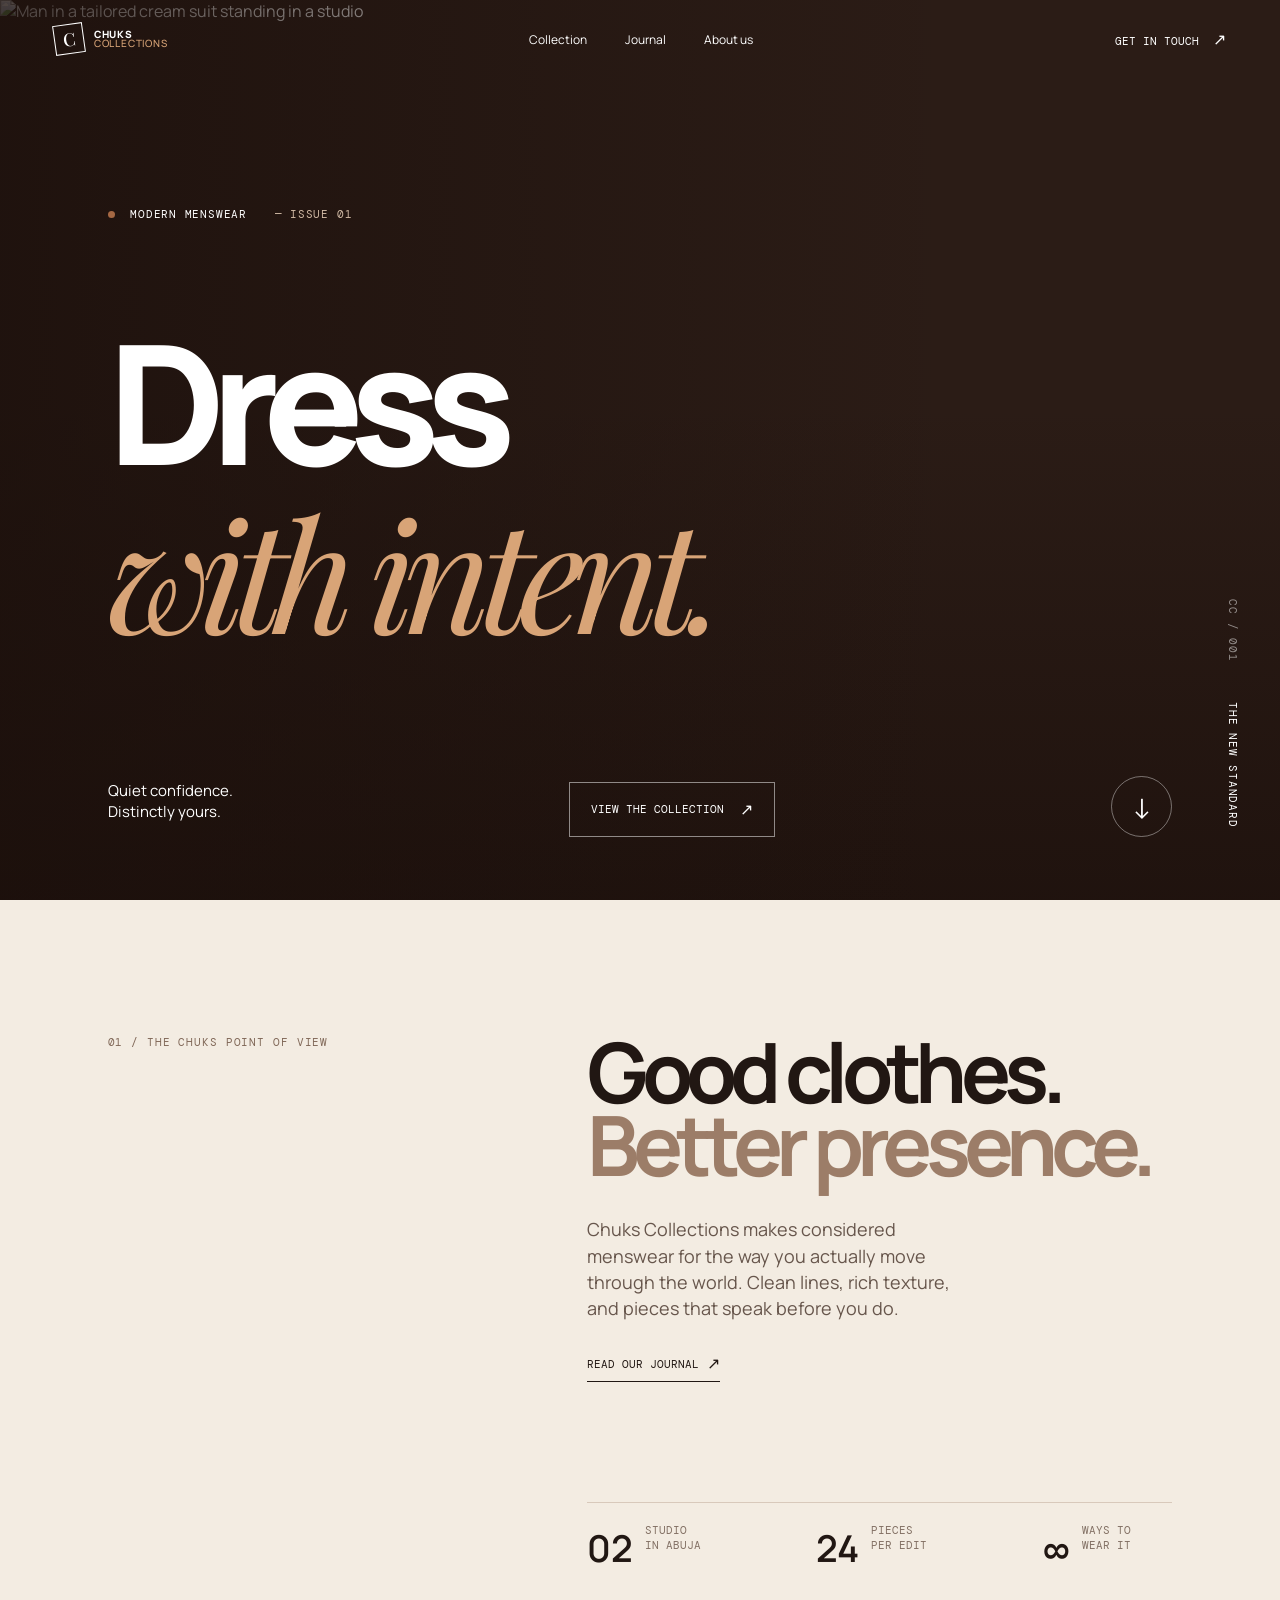
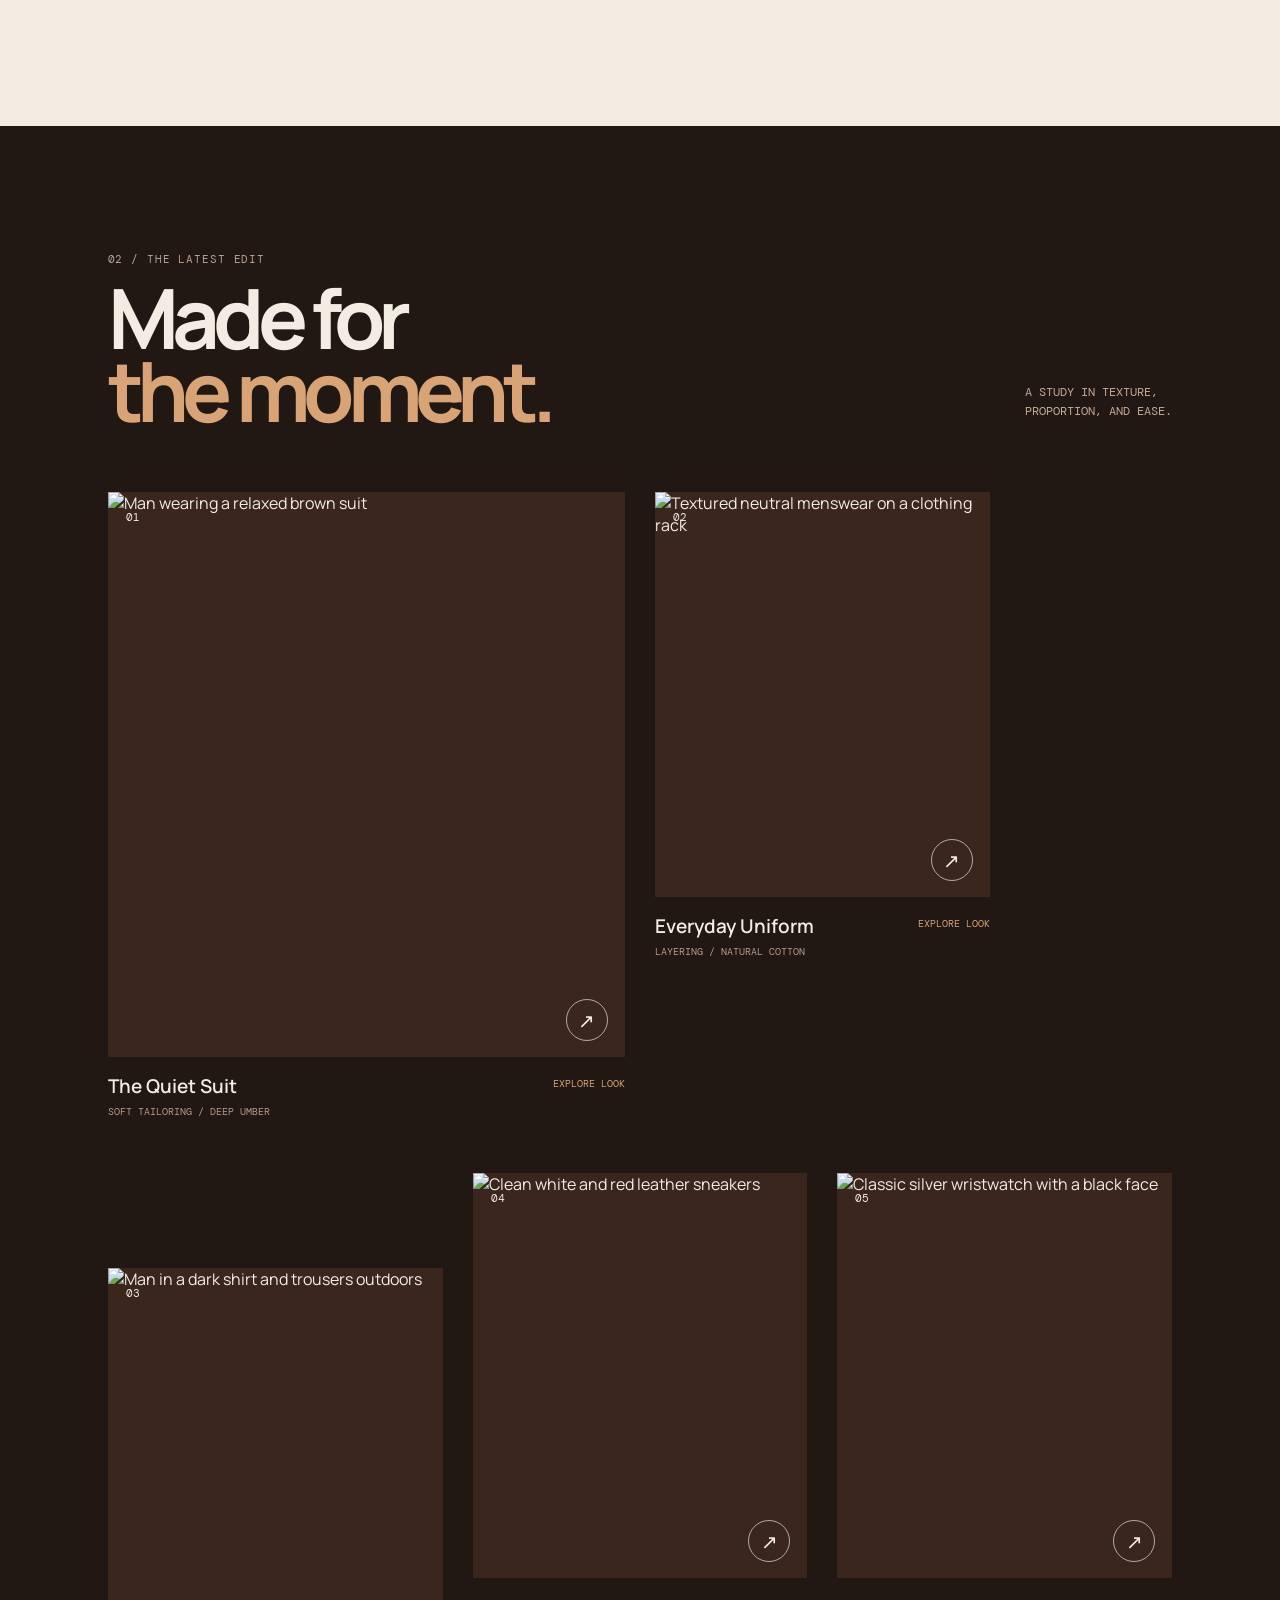
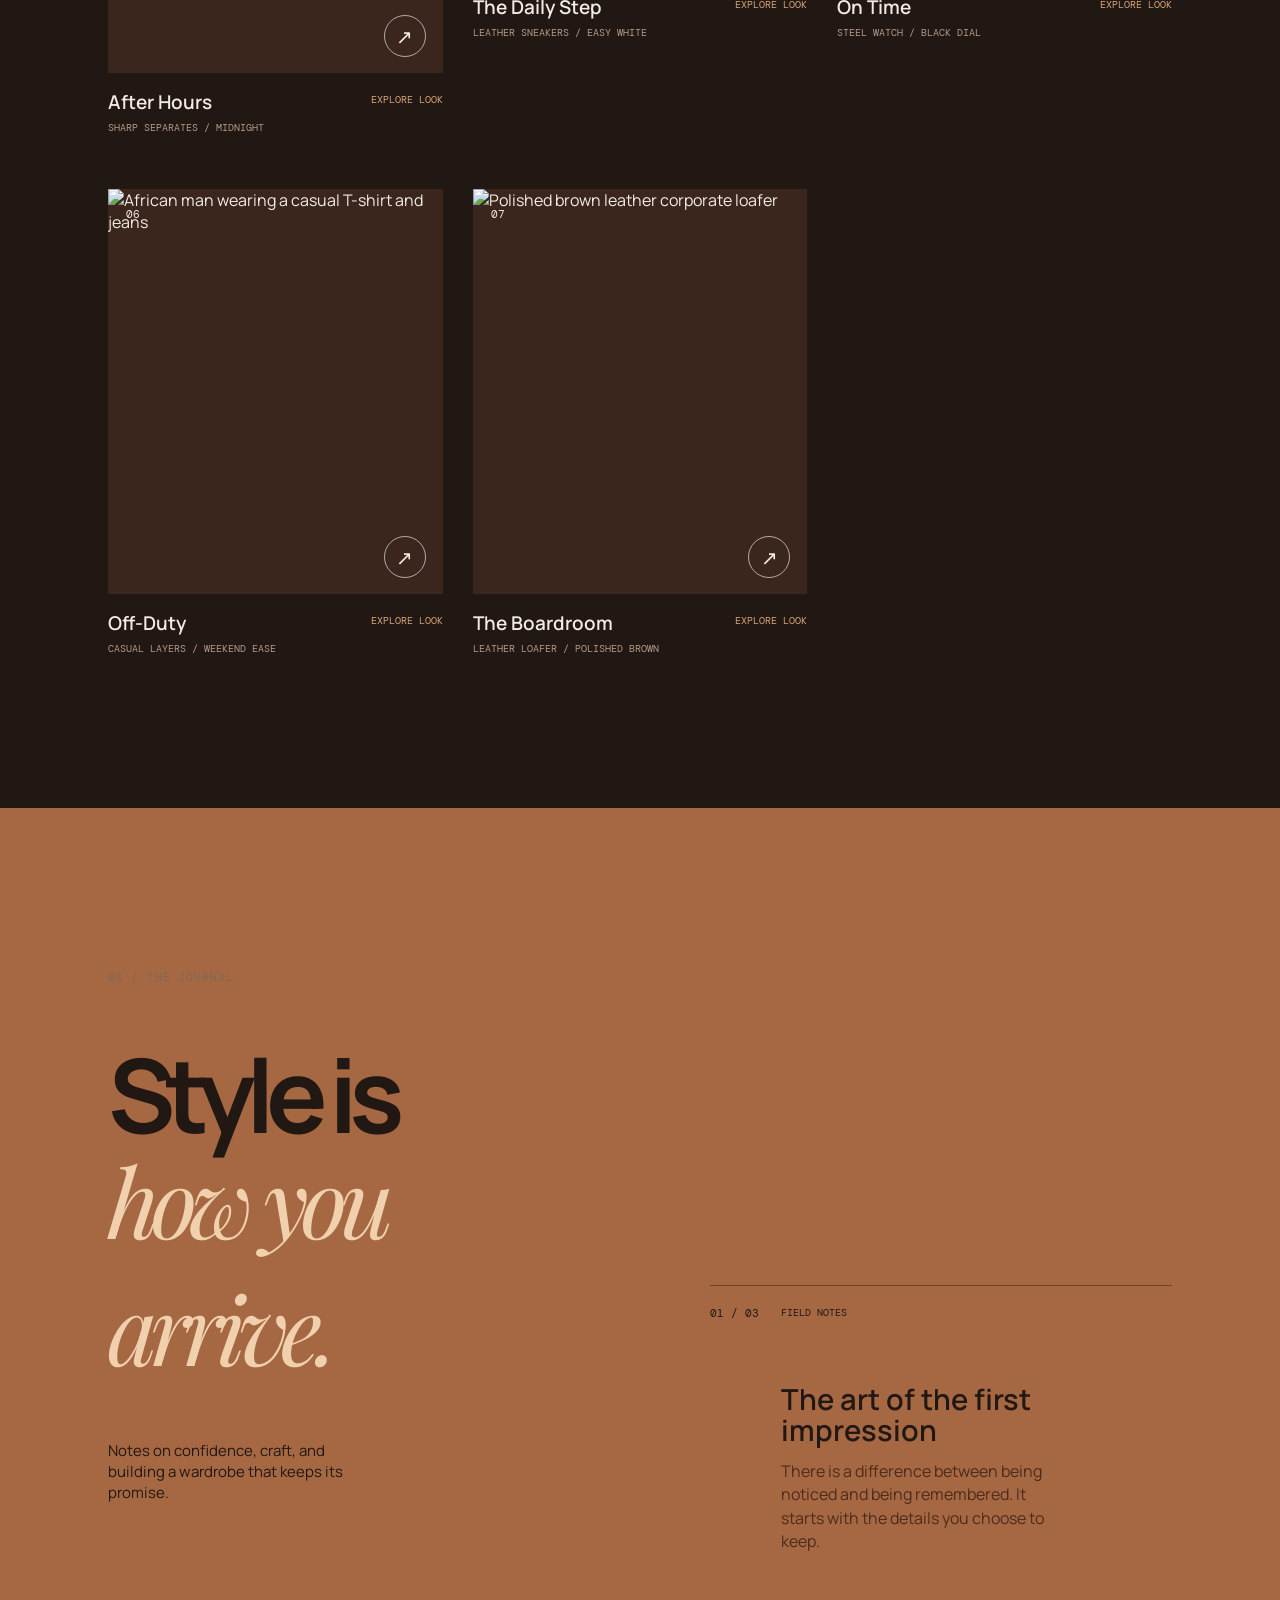
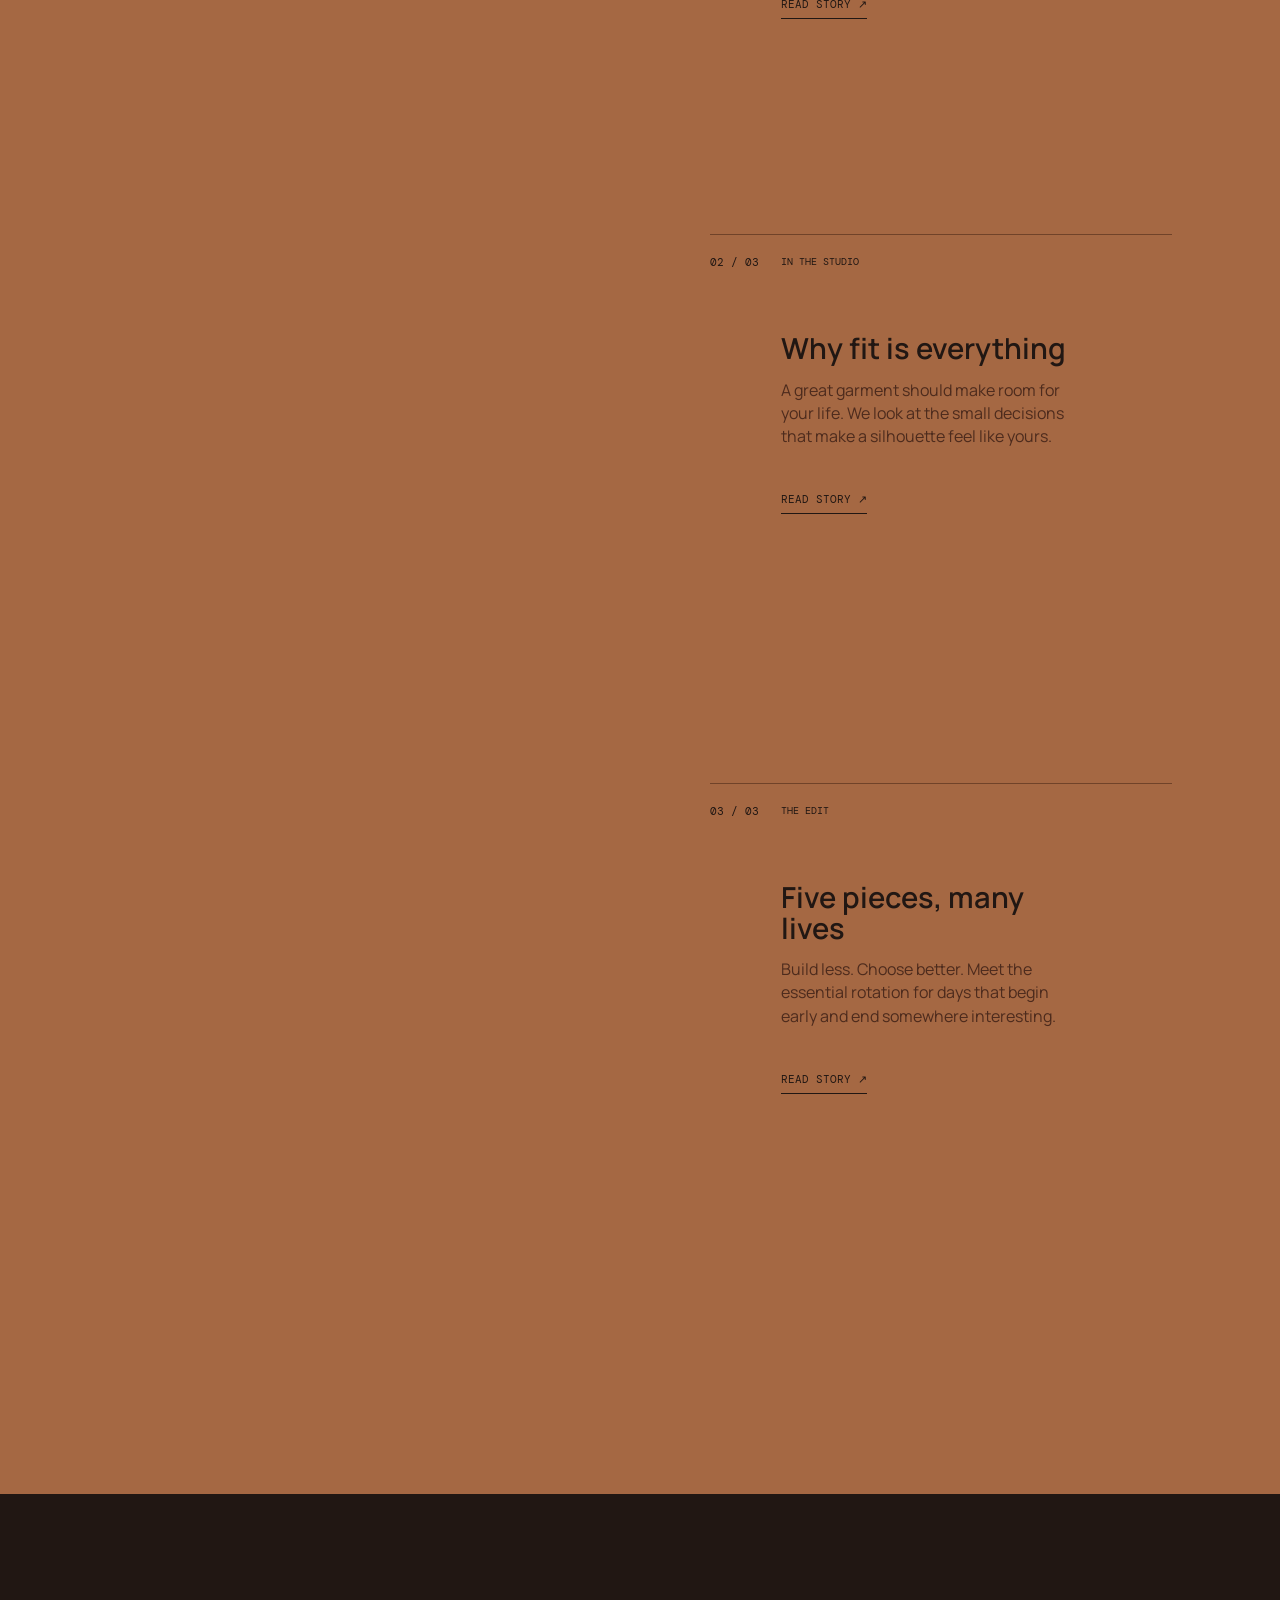
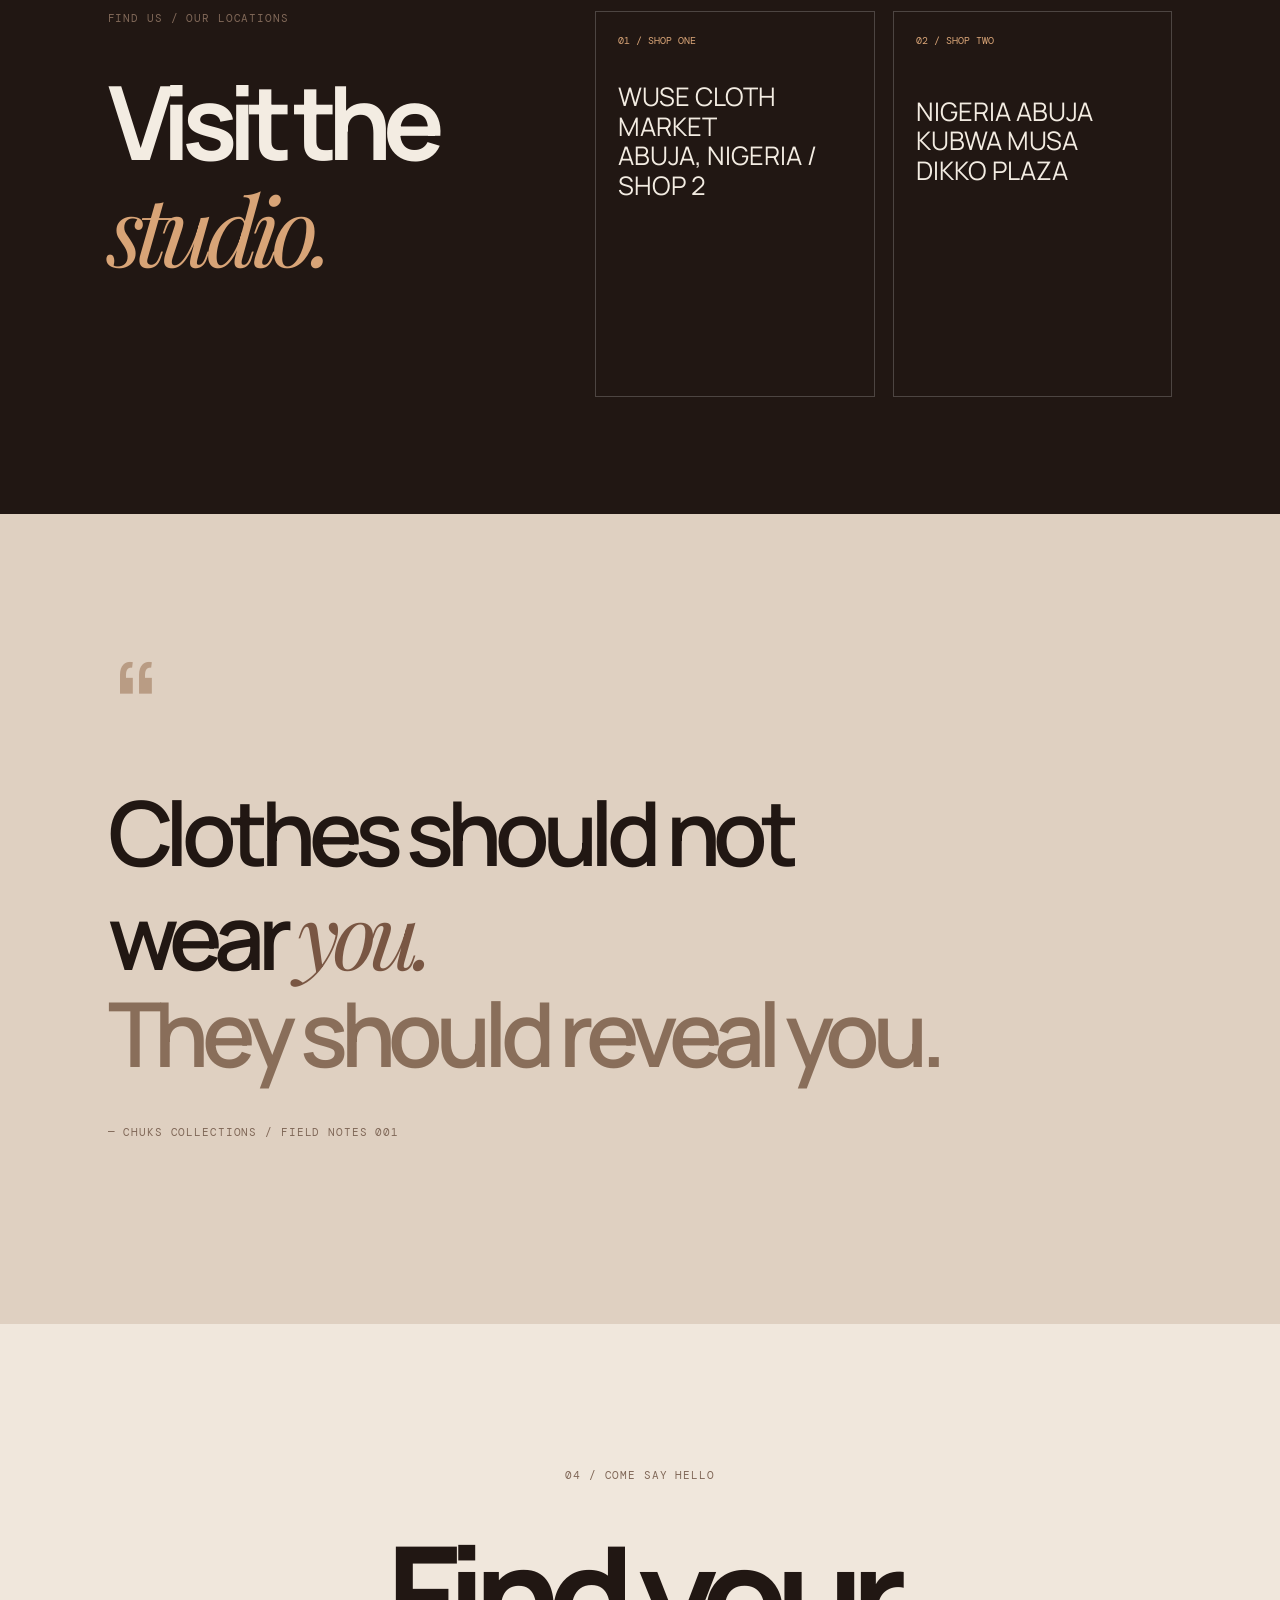
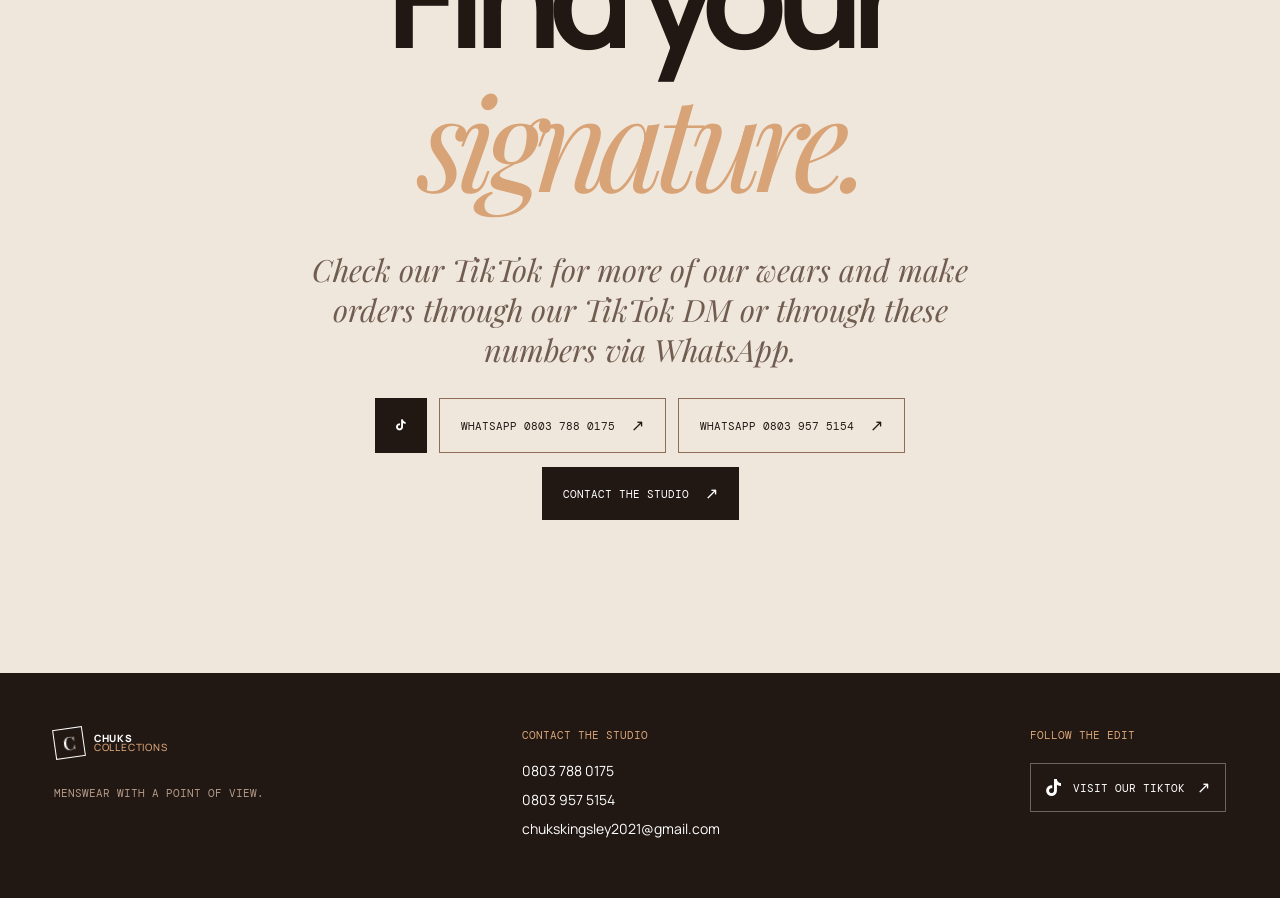
==== index.html @ c1de6ec4 "first commit" ====
<!doctype html>
<html lang="en">
  <head>
    <meta charset="UTF-8" />
    <meta name="viewport" content="width=device-width, initial-scale=1.0" />
    <title>Chuks Collections | Modern Menswear</title>
    <meta
      name="description"
      content="Chuks Collections is a modern menswear studio for considered dressing and everyday confidence."
    />
    <link rel="preconnect" href="https://fonts.googleapis.com" />
    <link rel="preconnect" href="https://fonts.gstatic.com" crossorigin />
    <link
      href="https://fonts.googleapis.com/css2?family=DM+Mono:wght@400;500&family=Manrope:wght@400;500;600;700;800&family=Playfair+Display:ital,wght@0,500;1,500&display=swap"
      rel="stylesheet"
    />
    <link
      rel="stylesheet"
      href="https://cdnjs.cloudflare.com/ajax/libs/font-awesome/6.5.2/css/all.min.css"
    />
    <link rel="stylesheet" href="style.css" />
  </head>
  <body>
    <header class="site-header">
      <a class="brand" href="#top" aria-label="Chuks Collections home"
        ><span class="brand-mark">C</span
        ><span>CHUKS<br /><b>COLLECTIONS</b></span></a
      >
      <nav class="main-nav" aria-label="Main navigation">
        <a href="#collection">Collection</a><a href="#journal">Journal</a
        ><a href="story.html">About us</a>
      </nav>
      <a class="contact-link" href="#contact">Get in touch <span>↗</span></a>
    </header>

    <main id="top">
      <section class="hero">
        <img
          class="hero-image"
          src="https://images.unsplash.com/photo-1617127365659-c47fa864d8bc?auto=format&fit=crop&w=2200&q=90"
          alt="Man in a tailored cream suit standing in a studio"
        />
        <div class="hero-shade"></div>
        <div class="hero-content">
          <p class="eyebrow">
            <span class="live-dot"></span> Modern menswear
            <span>— Issue 01</span>
          </p>
          <h1>Dress<br /><em>with intent.</em></h1>
          <div class="hero-bottom">
            <p>Quiet confidence.<br />Distinctly yours.</p>
            <a class="button button-light" href="#collection"
              >View the collection <span>↗</span></a
            ><a
              class="circle-link"
              href="#collection"
              aria-label="Scroll to collection"
              >↓</a
            >
          </div>
        </div>
        <div class="hero-label mono">
          CC / 001 <span>THE NEW STANDARD</span>
        </div>
      </section>

      <section class="manifesto" id="about">
        <p class="section-kicker">01 / The Chuks point of view</p>
        <div class="manifesto-copy">
          <h2>Good clothes.<br /><span>Better presence.</span></h2>
          <p>
            Chuks Collections makes considered menswear for the way you actually
            move through the world. Clean lines, rich texture, and pieces that
            speak before you do.
          </p>
          <a class="text-link" href="#journal"
            >Read our journal <span>↗</span></a
          >
        </div>
        <div class="stat-row">
          <div>
            <strong>02</strong><span>studio<br />in Abuja</span>
          </div>
          <div>
            <strong>24</strong><span>pieces<br />per edit</span>
          </div>
          <div>
            <strong>∞</strong><span>ways to<br />wear it</span>
          </div>
        </div>
      </section>

      <section class="collection" id="collection">
        <div class="section-head">
          <div>
            <p class="section-kicker">02 / The latest edit</p>
            <h2>Made for<br /><span>the moment.</span></h2>
          </div>
          <p class="section-note">
            A study in texture,<br />proportion, and ease.
          </p>
        </div>
        <div class="look-grid">
          <article class="look-card look-card-large">
            <div class="look-image">
              <img
                src="https://images.unsplash.com/photo-1594938298603-c8148c4dae35?auto=format&fit=crop&w=1400&q=90"
                alt="Man wearing a relaxed brown suit"
              /><span class="look-number">01</span
              ><span class="look-arrow">↗</span>
            </div>
            <div class="look-info">
              <div>
                <h3>The Quiet Suit</h3>
                <p>Soft tailoring / Deep umber</p>
              </div>
              <span>Explore look</span>
            </div>
          </article>
          <article class="look-card">
            <div class="look-image">
              <img
                src="https://images.unsplash.com/photo-1551488831-00ddcb6c6bd3?auto=format&fit=crop&w=1200&q=90"
                alt="Textured neutral menswear on a clothing rack"
              /><span class="look-number">02</span
              ><span class="look-arrow">↗</span>
            </div>
            <div class="look-info">
              <div>
                <h3>Everyday Uniform</h3>
                <p>Layering / Natural cotton</p>
              </div>
              <span>Explore look</span>
            </div>
          </article>
          <article class="look-card offset-card">
            <div class="look-image">
              <img
                src="https://images.unsplash.com/photo-1610652492500-ded49ceeb378?auto=format&fit=crop&w=1200&q=90"
                alt="Man in a dark shirt and trousers outdoors"
              /><span class="look-number">03</span
              ><span class="look-arrow">↗</span>
            </div>
            <div class="look-info">
              <div>
                <h3>After Hours</h3>
                <p>Sharp separates / Midnight</p>
              </div>
              <span>Explore look</span>
            </div>
          </article>
          <article class="look-card accessory-card">
            <div class="look-image">
              <img
                src="https://images.unsplash.com/photo-1542291026-7eec264c27ff?auto=format&fit=crop&w=1200&q=90"
                alt="Clean white and red leather sneakers"
              /><span class="look-number">04</span
              ><span class="look-arrow">↗</span>
            </div>
            <div class="look-info">
              <div>
                <h3>The Daily Step</h3>
                <p>Leather sneakers / Easy white</p>
              </div>
              <span>Explore look</span>
            </div>
          </article>
          <article class="look-card accessory-card">
            <div class="look-image">
              <img
                src="https://images.unsplash.com/photo-1524805444758-089113d48a6d?auto=format&fit=crop&w=1200&q=90"
                alt="Classic silver wristwatch with a black face"
              /><span class="look-number">05</span
              ><span class="look-arrow">↗</span>
            </div>
            <div class="look-info">
              <div>
                <h3>On Time</h3>
                <p>Steel watch / Black dial</p>
              </div>
              <span>Explore look</span>
            </div>
          </article>
          <article class="look-card accessory-card">
            <div class="look-image">
              <img
                src="https://media.gettyimages.com/id/1365136707/photo/confident-young-man-against-brown-background.jpg?s=612x612&w=0&k=20&c=zKsJbmayrm3GMOUfQyMgew6OtPgiDzMBdmd7V_ezrvg="
                alt="African man wearing a casual T-shirt and jeans"
              /><span class="look-number">06</span
              ><span class="look-arrow">↗</span>
            </div>
            <div class="look-info">
              <div>
                <h3>Off-Duty</h3>
                <p>Casual layers / Weekend ease</p>
              </div>
              <span>Explore look</span>
            </div>
          </article>
          <article class="look-card accessory-card">
            <div class="look-image">
              <img
                src="https://media.gettyimages.com/id/1070339582/photo/businessman-with-leather-shoes-tying-shoe-laces.jpg?s=612x612&w=0&k=20&c=0S3BaT4GG7aJz1fJ0Cprt_ED-sdPoSSMOPf90WuOWl0="
                alt="Polished brown leather corporate loafer"
              /><span class="look-number">07</span
              ><span class="look-arrow">↗</span>
            </div>
            <div class="look-info">
              <div>
                <h3>The Boardroom</h3>
                <p>Leather loafer / Polished brown</p>
              </div>
              <span>Explore look</span>
            </div>
          </article>
        </div>
      </section>

      <section class="journal" id="journal">
        <div class="journal-sticky">
          <p class="section-kicker">03 / The journal</p>
          <h2>
            Style is<br /><span>how you<br />arrive.</span>
          </h2>
          <p class="journal-note">
            Notes on confidence, craft, and building a wardrobe that keeps its
            promise.
          </p>
        </div>
        <div class="journal-panels">
          <article class="journal-panel">
            <span>01 / 03</span>
            <div>
              <p class="panel-type">Field notes</p>
              <h3>The art of the first impression</h3>
              <p>
                There is a difference between being noticed and being
                remembered. It starts with the details you choose to keep.
              </p>
              <a href="story.html">Read story ↗</a>
            </div>
          </article>
          <article class="journal-panel">
            <span>02 / 03</span>
            <div>
              <p class="panel-type">In the studio</p>
              <h3>Why fit is everything</h3>
              <p>
                A great garment should make room for your life. We look at the
                small decisions that make a silhouette feel like yours.
              </p>
              <a href="story.html">Read story ↗</a>
            </div>
          </article>
          <article class="journal-panel">
            <span>03 / 03</span>
            <div>
              <p class="panel-type">The edit</p>
              <h3>Five pieces, many lives</h3>
              <p>
                Build less. Choose better. Meet the essential rotation for days
                that begin early and end somewhere interesting.
              </p>
              <a href="story.html">Read story ↗</a>
            </div>
          </article>
        </div>
      </section>

      <section class="locations" aria-labelledby="locations-title">
        <div class="locations-intro">
          <p class="section-kicker">Find us / Our locations</p>
          <h2 id="locations-title">Visit the<br /><em>studio.</em></h2>
        </div>
        <div class="locations-list">
          <div class="location-card">
            <span class="location-number">01 / Shop one</span>
            <p>Wuse Cloth Market<br />Abuja, Nigeria / Shop 2</p>
            <iframe
              src="https://www.google.com/maps?q=Wuse+Cloth+Market,+Abuja,+Nigeria,+Shop+2&output=embed"
              title="Map showing Wuse Cloth Market Shop 2 in Abuja, Nigeria"
              loading="lazy"
              referrerpolicy="no-referrer-when-downgrade"
            ></iframe>
          </div>
          <div class="location-card">
            <span class="location-number">02 / Shop two</span>
            <p>Nigeria Abuja<br />Kubwa Musa Dikko Plaza</p>
            <iframe
              src="https://www.google.com/maps?q=Musa+Dikko+Plaza,+Kubwa,+Abuja,+Nigeria&output=embed"
              title="Map showing Musa Dikko Plaza in Abuja"
              loading="lazy"
              referrerpolicy="no-referrer-when-downgrade"
            ></iframe>
          </div>
        </div>
      </section>

      <section class="quote">
        <div class="quote-mark">“</div>
        <blockquote>
          Clothes should not<br />wear <em>you.</em><br /><span
            >They should reveal you.</span
          >
        </blockquote>
        <p class="mono">— CHUKS COLLECTIONS / FIELD NOTES 001</p>
      </section>
      <section class="cta" id="contact">
        <p class="section-kicker">04 / Come say hello</p>
        <h2>Find your<br /><em>signature.</em></h2>
        <blockquote class="contact-quote">
          Check our TikTok for more of our wears and make orders through our
          TikTok DM or through these numbers via WhatsApp.
        </blockquote>
        <div class="contact-actions">
          <a
            class="button button-dark"
            href="https://www.tiktok.com/@chuks.collection.a?is_from_webapp=1&sender_device=pc"
            target="_blank"
            rel="noopener noreferrer"
            ><i class="fa-brands fa-tiktok" aria-hidden="true"></i
          ></a>
          <a
            class="button button-outline"
            href="https://wa.me/2348037880175"
            target="_blank"
            rel="noopener noreferrer"
            >WhatsApp 0803 788 0175 <span>↗</span></a
          >
          <a
            class="button button-outline"
            href="https://wa.me/2348039575154"
            target="_blank"
            rel="noopener noreferrer"
            >WhatsApp 0803 957 5154 <span>↗</span></a
          >
        </div>
        <a class="button button-dark" href="mailto:chukskingsley2021@gmail.com"
          >Contact the studio <span>↗</span></a
        >
      </section>
    </main>

    <footer>
      <div class="footer-brand">
        <a class="brand" href="#top"
          ><span class="brand-mark">C</span
          ><span>CHUKS<br /><b>COLLECTIONS</b></span></a
        >
        <p>Menswear with a point of view.</p>
      </div>
      <div class="footer-contact">
        <p class="footer-label">Contact the studio</p>
        <a href="tel:08037880175">0803 788 0175</a>
        <a href="tel:08039575154">0803 957 5154</a>
        <a href="mailto:chukskingsley2021@gmail.com"
          >chukskingsley2021@gmail.com</a
        >
      </div>
      <div class="footer-social">
        <p class="footer-label">Follow the edit</p>
        <a
          class="tiktok-button"
          href="https://www.tiktok.com/@chuks.collection.a?is_from_webapp=1&sender_device=pc"
          target="_blank"
          rel="noopener noreferrer"
          aria-label="Visit Chuks Collections on TikTok"
          ><i class="fa-brands fa-tiktok" aria-hidden="true"></i
          ><span>Visit our TikTok</span><span>↗</span></a
        >
      </div>
    </footer>
  </body>
</html>
---- style.css ----
@import url("https://fonts.googleapis.com/css2?family=DM+Mono:wght@400;500&family=Manrope:wght@400;500;600;700;800&family=Playfair+Display:ital,wght@0,500;1,500&display=swap");
:root {
  --ink: #211713;
  --cobalt: #a56843;
  --paper: #f3ece2;
  --muted: #827064;
  --line: #d8c9bb;
  --display: "Manrope", sans-serif;
  --serif: "Playfair Display", serif;
  --mono: "DM Mono", monospace;
}
* {
  box-sizing: border-box;
}
html {
  scroll-behavior: smooth;
}
body {
  margin: 0;
  background: var(--paper);
  color: var(--ink);
  font-family: var(--display);
  overflow-x: hidden;
}
a {
  color: inherit;
  text-decoration: none;
}
img {
  display: block;
  width: 100%;
  height: 100%;
  object-fit: cover;
}
.mono,
.section-kicker {
  font: 11px var(--mono);
  text-transform: uppercase;
  letter-spacing: 0.08em;
}
.site-header {
  height: 78px;
  position: absolute;
  z-index: 5;
  top: 0;
  left: 0;
  width: 100%;
  display: flex;
  align-items: center;
  justify-content: space-between;
  padding: 0 4.2vw;
  color: #fff;
}
.brand {
  display: flex;
  align-items: center;
  gap: 10px;
  font-size: 10px;
  line-height: 0.92;
  font-weight: 800;
  letter-spacing: 0.08em;
}
.brand b {
  font-weight: 500;
  color: #d8a477;
}
.brand-mark {
  display: grid;
  place-items: center;
  width: 30px;
  height: 30px;
  border: 1px solid currentColor;
  transform: rotate(-8deg);
  font: 500 18px var(--serif);
}
.main-nav {
  display: flex;
  gap: 38px;
  font-size: 12px;
}
.main-nav a,
.contact-link,
.look-info span,
.journal-panel a,
footer a {
  transition: opacity 0.2s;
}
.main-nav a:hover,
.contact-link:hover,
.look-info span:hover,
.journal-panel a:hover,
footer a:hover {
  opacity: 0.55;
}
.contact-link {
  font: 11px var(--mono);
  text-transform: uppercase;
}
.contact-link span {
  font-size: 16px;
  margin-left: 7px;
}
.hero {
  position: relative;
  min-height: 100vh;
  background: #2b1c16;
  color: #fff;
  overflow: hidden;
}
.hero-image {
  position: absolute;
  inset: 0;
  opacity: 0.82;
  filter: saturate(0.65);
}
.hero-shade {
  position: absolute;
  inset: 0;
  background:
    linear-gradient(90deg, #1b0f0bbd, transparent 74%),
    linear-gradient(0deg, #1b0f0bb5, transparent 55%);
}
.hero-content {
  position: relative;
  z-index: 1;
  min-height: 100vh;
  padding: 23vh 8.4vw 7vh;
  display: flex;
  flex-direction: column;
  justify-content: space-between;
}
.eyebrow {
  font: 11px var(--mono);
  text-transform: uppercase;
  letter-spacing: 0.07em;
}
.eyebrow span:last-child {
  color: #d0b9a4;
  margin-left: 20px;
}
.live-dot {
  display: inline-block;
  width: 7px;
  height: 7px;
  background: var(--cobalt);
  border-radius: 50%;
  margin-right: 8px;
  animation: pulse 1.8s infinite;
}
@keyframes pulse {
  50% {
    box-shadow: 0 0 0 6px #a5684333;
  }
}
h1,
h2,
h3,
p {
  margin-top: 0;
}
h1 {
  font-size: clamp(82px, 13vw, 198px);
  line-height: 0.79;
  letter-spacing: -0.09em;
  margin: 0;
  font-weight: 800;
}
h1 em,
h2 em {
  font: italic 0.92em var(--serif);
  letter-spacing: -0.08em;
  color: #d8a477;
}
.hero-bottom {
  display: flex;
  align-items: end;
  justify-content: space-between;
  font-size: 15px;
  line-height: 1.35;
}
.button {
  display: inline-flex;
  align-items: center;
  justify-content: center;
  gap: 16px;
  padding: 16px 21px;
  font: 11px var(--mono);
  text-transform: uppercase;
  transition:
    transform 0.2s,
    background 0.2s;
}
.button:hover {
  transform: translateY(-3px);
}
.button-light {
  border: 1px solid #ffffff80;
  color: #fff;
}
.button-dark {
  background: var(--ink);
  color: #fff;
}
.button span {
  font-size: 16px;
}
.circle-link {
  width: 61px;
  height: 61px;
  border: 1px solid #ffffff66;
  border-radius: 50%;
  display: grid;
  place-items: center;
  font-size: 28px;
  transition:
    background 0.25s,
    color 0.25s;
}
.circle-link:hover {
  background: var(--cobalt);
  color: #fff;
}
.hero-label {
  position: absolute;
  right: 4.2vw;
  bottom: 8vh;
  z-index: 2;
  transform: rotate(90deg);
  transform-origin: bottom right;
  color: #ffffff80;
}
.hero-label span {
  color: #fff;
  margin-left: 32px;
}
.manifesto {
  padding: 15vh 8.4vw 17vh;
  display: grid;
  grid-template-columns: 1fr 1.5fr;
  gap: 7vw;
  position: relative;
}
.section-kicker {
  color: #806858;
  margin: 0;
}
.manifesto-copy h2,
.collection h2 {
  font-size: clamp(47px, 6.5vw, 96px);
  line-height: 0.88;
  letter-spacing: -0.08em;
  font-weight: 700;
  margin: 0 0 35px;
}
.manifesto-copy h2 span,
.collection h2 span {
  color: #9c7d68;
}
.manifesto-copy > p {
  max-width: 385px;
  font-size: 18px;
  line-height: 1.45;
  color: #67564c;
  margin-bottom: 30px;
}
.text-link {
  display: inline-flex;
  align-items: center;
  gap: 8px;
  font: 11px var(--mono);
  text-transform: uppercase;
  border-bottom: 1px solid var(--ink);
  padding-bottom: 7px;
}
.text-link span {
  font-size: 16px;
}
.stat-row {
  grid-column: 2;
  display: flex;
  gap: clamp(30px, 9vw, 150px);
  border-top: 1px solid var(--line);
  padding-top: 20px;
  margin-top: 30px;
}
.stat-row div {
  display: flex;
  gap: 12px;
  align-items: start;
}
.stat-row strong {
  font-size: 37px;
  font-weight: 600;
}
.stat-row span {
  color: #827064;
  font: 11px var(--mono);
  text-transform: uppercase;
  line-height: 1.35;
}
.collection {
  background: var(--ink);
  color: var(--paper);
  padding: 14vh 8.4vw 17vh;
}
.section-head {
  display: flex;
  align-items: end;
  justify-content: space-between;
  margin-bottom: 65px;
}
.collection .section-kicker {
  color: #bca391;
}
.collection h2 {
  margin: 15px 0 0;
}
.collection h2 span {
  color: #d8a477;
}
.section-note {
  color: #c2aa96;
  font: 12px var(--mono);
  line-height: 1.55;
  text-transform: uppercase;
  margin-bottom: 7px;
}
.look-grid {
  display: grid;
  grid-template-columns: repeat(12, 1fr);
  gap: 30px;
}
.look-card {
  grid-column: span 4;
}
.look-card-large {
  grid-column: span 6;
}
.look-image {
  height: 405px;
  position: relative;
  overflow: hidden;
  background: #3a261d;
}
.look-card-large .look-image {
  height: 565px;
}
.look-image img {
  transition: transform 0.7s cubic-bezier(0.2, 0.8, 0.2, 1);
  filter: saturate(0.82);
}
.look-card:hover .look-image img {
  transform: scale(1.06);
}
.look-number {
  position: absolute;
  top: 18px;
  left: 18px;
  font: 11px var(--mono);
}
.look-arrow {
  position: absolute;
  right: 17px;
  bottom: 16px;
  display: grid;
  place-items: center;
  width: 42px;
  height: 42px;
  border: 1px solid #fff9;
  border-radius: 50%;
  font-size: 20px;
  transition: background 0.2s;
}
.look-card:hover .look-arrow {
  background: var(--cobalt);
  border-color: var(--cobalt);
}
.look-info {
  display: flex;
  justify-content: space-between;
  padding-top: 16px;
}
.look-info h3 {
  font-size: 19px;
  margin: 0 0 6px;
  font-weight: 600;
}
.look-info p {
  color: #b59b88;
  font: 10px var(--mono);
  text-transform: uppercase;
  margin: 0;
}
.look-info > span {
  color: #d8a477;
  font: 10px var(--mono);
  text-transform: uppercase;
  padding-top: 4px;
}
.offset-card {
  margin-top: 120px;
}
.accessory-card {
  margin-top: 25px;
}
.journal {
  padding: 18vh 8.4vw;
  display: grid;
  grid-template-columns: 1fr 1fr;
  gap: 11vw;
  background: #a56843;
  min-height: 150vh;
  color: var(--ink);
}
.journal-sticky {
  height: 78vh;
  position: sticky;
  top: 12vh;
  align-self: start;
}
.journal h2 {
  font-size: clamp(62px, 8vw, 120px);
  letter-spacing: -0.09em;
  line-height: 0.8;
  margin: 70px 0 50px;
}
.journal h2 span {
  font: italic 0.93em var(--serif);
  color: #f0d0ad;
  letter-spacing: -0.08em;
}
.journal-note {
  max-width: 235px;
  font-size: 15px;
  line-height: 1.4;
}
.journal-panels {
  padding-top: 35vh;
}
.journal-panel {
  min-height: 61vh;
  border-top: 1px solid #704329;
  display: flex;
  gap: 22px;
  padding-top: 20px;
  position: relative;
}
.journal-panel > span {
  font: 11px var(--mono);
}
.journal-panel h3 {
  font-size: 29px;
  font-weight: 600;
  line-height: 1.05;
  margin: 0 0 15px;
  max-width: 300px;
}
.panel-type {
  font: 10px var(--mono);
  text-transform: uppercase;
  margin-bottom: 65px;
}
.journal-panel div > p:not(.panel-type) {
  font-size: 16px;
  line-height: 1.45;
  max-width: 285px;
  color: #4d2b1d;
}
.journal-panel a {
  display: inline-block;
  margin-top: 28px;
  border-bottom: 1px solid var(--ink);
  padding-bottom: 7px;
  font: 11px var(--mono);
  text-transform: uppercase;
}
.locations {
  display: grid;
  grid-template-columns: 0.8fr 1.2fr;
  gap: 8vw;
  padding: 13vh 8.4vw;
  background: #211713;
  color: var(--paper);
}
.locations-intro h2 {
  font-size: clamp(58px, 8vw, 115px);
  line-height: 0.82;
  letter-spacing: -0.09em;
  margin: 55px 0 0;
}
.locations-intro h2 em {
  color: #d8a477;
  font: italic 0.93em var(--serif);
  letter-spacing: -0.08em;
}
.locations-list {
  display: grid;
  grid-template-columns: repeat(2, 1fr);
  gap: 18px;
  align-content: center;
}
.location-card {
  min-height: 230px;
  border: 1px solid #ffffff33;
  padding: 22px;
  display: flex;
  flex-direction: column;
  justify-content: space-between;
}
.location-number {
  color: #d8a477;
  font: 10px var(--mono);
  text-transform: uppercase;
}
.location-card p {
  margin: 35px 0 0;
  font-size: clamp(18px, 2vw, 27px);
  line-height: 1.15;
  text-transform: uppercase;
}
.location-card iframe {
  display: block;
  width: 100%;
  height: 150px;
  margin-top: 24px;
  border: 0;
  filter: sepia(0.15) saturate(0.8);
}
.quote {
  background: #dfd0c1;
  padding: 18vh 8.4vw;
  min-height: 90vh;
}
.quote-mark {
  font-size: 150px;
  line-height: 0.5;
  color: #b99c84;
}
.quote blockquote {
  font-size: clamp(45px, 7vw, 105px);
  line-height: 0.92;
  letter-spacing: -0.08em;
  margin: 40px 0 50px;
  font-weight: 600;
}
.quote em {
  font: italic 1em var(--serif);
  color: #795643;
}
.quote blockquote span {
  color: #896e5a;
}
.quote .mono {
  color: #806858;
}
.cta {
  padding: 16vh 8.4vw 17vh;
  background: #f0e7dc;
  text-align: center;
}
.cta h2 {
  font-size: clamp(66px, 11vw, 160px);
  line-height: 0.82;
  letter-spacing: -0.09em;
  margin: 55px 0 25px;
}
.cta > p:not(.section-kicker) {
  color: #705d50;
  font-size: 15px;
  margin-bottom: 30px;
}
.contact-quote {
  max-width: 700px;
  margin: 0 auto 28px;
  color: #705d50;
  font-family: var(--serif);
  font-size: clamp(22px, 2.4vw, 32px);
  font-style: italic;
  line-height: 1.3;
}
.contact-actions {
  display: flex;
  flex-wrap: wrap;
  justify-content: center;
  gap: 12px;
  margin-bottom: 14px;
}
.button-outline {
  border: 1px solid #8f6c55;
  color: var(--ink);
}
.button-outline:hover {
  background: #d8b294;
}
.cta .section-kicker {
  color: #806858;
}
footer {
  display: flex;
  justify-content: space-between;
  align-items: flex-start;
  gap: 50px;
  padding: 55px 4.2vw 60px;
  background: #211713;
  color: #fff;
}
.footer-brand,
.footer-contact,
.footer-social {
  display: flex;
  flex-direction: column;
}
.footer-brand {
  gap: 28px;
}
footer p {
  font: 11px var(--mono);
  color: #b39a87;
  text-transform: uppercase;
  margin: 0;
}
.footer-contact {
  gap: 10px;
  min-width: 250px;
}
.footer-contact a {
  font-size: 14px;
}
.footer-label {
  color: #d8a477;
  margin-bottom: 9px;
}
.footer-social {
  align-items: flex-start;
  gap: 12px;
}
.tiktok-button {
  display: inline-flex;
  align-items: center;
  gap: 12px;
  border: 1px solid #ffffff55;
  padding: 13px 15px;
  font: 11px var(--mono);
  text-transform: uppercase;
  transition:
    background 0.2s,
    border-color 0.2s;
}
.tiktok-button i {
  font-size: 17px;
}
.tiktok-button span:last-child {
  font-size: 16px;
}
.tiktok-button:hover {
  background: var(--cobalt);
  border-color: var(--cobalt);
}
footer > div {
  display: flex;
}
@media (max-width: 700px) {
  .site-header {
    padding: 0 20px;
  }
  .main-nav {
    display: none;
  }
  .contact-link {
    font-size: 10px;
  }
  .hero-content {
    padding: 20vh 20px 7vh;
  }
  .hero-image {
    object-position: 58% center;
  }
  .hero-label {
    display: none;
  }
  .eyebrow span:last-child {
    display: none;
  }
  h1 {
    font-size: 24vw;
  }
  .hero-bottom {
    font-size: 14px;
    gap: 15px;
  }
  .hero-bottom .button {
    font-size: 9px;
    padding: 13px 10px;
  }
  .circle-link {
    width: 48px;
    height: 48px;
    font-size: 22px;
  }
  .manifesto {
    display: block;
    padding: 100px 20px;
  }
  .manifesto-copy {
    margin-top: 70px;
  }
  .manifesto-copy h2,
  .collection h2 {
    font-size: 55px;
  }
  .stat-row {
    gap: 25px;
    margin-top: 70px;
  }
  .stat-row strong {
    font-size: 28px;
  }
  .stat-row span {
    font-size: 9px;
  }
  .collection {
    padding: 90px 20px;
  }
  .section-head {
    align-items: start;
    display: block;
    margin-bottom: 40px;
  }
  .section-note {
    margin-top: 28px;
  }
  .look-grid {
    display: block;
  }
  .look-card,
  .look-card-large {
    margin: 0 0 58px;
  }
  .look-image,
  .look-card-large .look-image {
    height: 390px;
  }
  .offset-card {
    margin-top: 0;
  }
  .accessory-card {
    margin-top: 0;
  }
  .journal {
    display: block;
    padding: 100px 20px;
    min-height: auto;
  }
  .journal-sticky {
    position: relative;
    top: auto;
    height: auto;
  }
  .journal h2 {
    font-size: 72px;
    margin: 65px 0 35px;
  }
  .journal-panels {
    padding-top: 100px;
  }
  .journal-panel {
    min-height: 360px;
  }
  .panel-type {
    margin-bottom: 45px;
  }
  .locations {
    display: block;
    padding: 100px 20px;
  }
  .locations-intro h2 {
    font-size: 72px;
    margin: 65px 0 55px;
  }
  .locations-list {
    display: block;
  }
  .location-card {
    min-height: 210px;
    margin-bottom: 14px;
  }
  .quote {
    padding: 100px 20px;
    min-height: 650px;
  }
  .quote blockquote {
    font-size: 53px;
  }
  .cta {
    padding: 100px 20px;
  }
  .cta h2 {
    font-size: 80px;
  }
  .contact-quote {
    font-size: 22px;
  }
  .contact-actions {
    display: grid;
  }
  .contact-actions .button {
    width: 100%;
  }
  footer {
    padding: 30px 20px;
    flex-wrap: wrap;
    gap: 25px;
  }
  .footer-brand {
    width: 100%;
  }
  .footer-contact,
  .footer-social {
    width: calc(50% - 13px);
  }
  .footer-brand > p {
    order: 3;
    width: 100%;
  }
}

.story-page {
  background: var(--paper);
}
.story-header {
  display: flex;
  align-items: center;
  justify-content: space-between;
  padding: 28px 4.2vw;
  background: var(--ink);
  color: #fff;
}
.story-back {
  display: inline-flex;
  align-items: center;
  gap: 10px;
  font: 11px var(--mono);
  text-transform: uppercase;
  transition: opacity 0.2s;
}
.story-back:hover,
.story-footer a:last-child:hover {
  opacity: 0.6;
}
.story-back span {
  font-size: 18px;
}
.story-hero {
  display: grid;
  grid-template-columns: 0.9fr 1.1fr;
  min-height: 78vh;
  background: #3a261d;
  color: var(--paper);
}
.story-hero-copy {
  display: flex;
  flex-direction: column;
  justify-content: center;
  padding: 10vh 8.4vw;
}
.story-hero-copy .section-kicker {
  color: #d8a477;
}
.story-hero h1 {
  font-size: clamp(76px, 11vw, 170px);
  margin: 55px 0 35px;
}
.story-hero h1 em {
  color: #d8a477;
}
.story-location {
  color: #d0b9a4;
  font: 11px var(--mono);
  text-transform: uppercase;
  letter-spacing: 0.06em;
}
.story-location span,
.story-signoff span {
  color: #d8a477;
  margin: 0 8px;
}
.story-hero-image {
  position: relative;
  min-height: 560px;
  overflow: hidden;
}
.story-hero-image::after {
  position: absolute;
  inset: 0;
  background: linear-gradient(90deg, #3a261d66, transparent 45%);
  content: "";
}
.story-hero-image img {
  filter: saturate(0.72);
}
.story-image-label {
  position: absolute;
  z-index: 1;
  right: 28px;
  bottom: 28px;
  color: #fff;
}
.story-content {
  display: grid;
  grid-template-columns: 1fr 1.5fr;
  gap: 7vw;
  padding: 16vh 8.4vw 18vh;
}
.story-content > .section-kicker {
  color: #806858;
}
.story-copy {
  max-width: 650px;
}
.story-copy p {
  color: #67564c;
  font-size: 18px;
  line-height: 1.55;
  margin-bottom: 28px;
}
.story-copy .story-lead {
  color: var(--ink);
  font-family: var(--serif);
  font-size: clamp(28px, 3.2vw, 44px);
  line-height: 1.18;
  margin-bottom: 45px;
}
.story-download {
  margin-top: 12px;
  cursor: pointer;
}
.story-signoff {
  display: flex;
  align-items: center;
  gap: 28px;
  padding: 40px 8.4vw;
  background: #dfd0c1;
}
.story-signoff-mark {
  display: grid;
  flex: 0 0 58px;
  place-items: center;
  width: 58px;
  height: 58px;
  border: 1px solid var(--ink);
  transform: rotate(-8deg);
  font: 500 30px var(--serif);
}
.story-signoff p {
  margin: 0;
  color: #705d50;
  font: 11px var(--mono);
  text-transform: uppercase;
  letter-spacing: 0.06em;
}
.story-footer {
  display: flex;
  align-items: center;
  justify-content: space-between;
  gap: 30px;
  padding: 35px 4.2vw;
  background: var(--ink);
  color: #fff;
}
.story-footer p,
.story-footer > a:last-child {
  margin: 0;
  color: #b39a87;
  font: 11px var(--mono);
  text-transform: uppercase;
}
.story-footer > a:last-child span {
  color: #d8a477;
  font-size: 16px;
  margin-left: 8px;
}
@media (max-width: 700px) {
  .story-header {
    padding: 22px 20px;
  }
  .story-hero {
    display: block;
  }
  .story-hero-copy {
    min-height: 510px;
    padding: 90px 20px 60px;
  }
  .story-hero h1 {
    font-size: 23vw;
    margin: 70px 0 35px;
  }
  .story-hero-image {
    min-height: 390px;
  }
  .story-content {
    display: block;
    padding: 100px 20px;
  }
  .story-copy {
    margin-top: 70px;
  }
  .story-copy p {
    font-size: 16px;
  }
  .story-copy .story-lead {
    font-size: 30px;
  }
  .story-signoff {
    align-items: flex-start;
    padding: 30px 20px;
  }
  .story-signoff p {
    line-height: 1.6;
  }
  .story-signoff span {
    margin: 0 4px;
  }
  .story-footer {
    align-items: flex-start;
    flex-direction: column;
    padding: 30px 20px;
  }
}
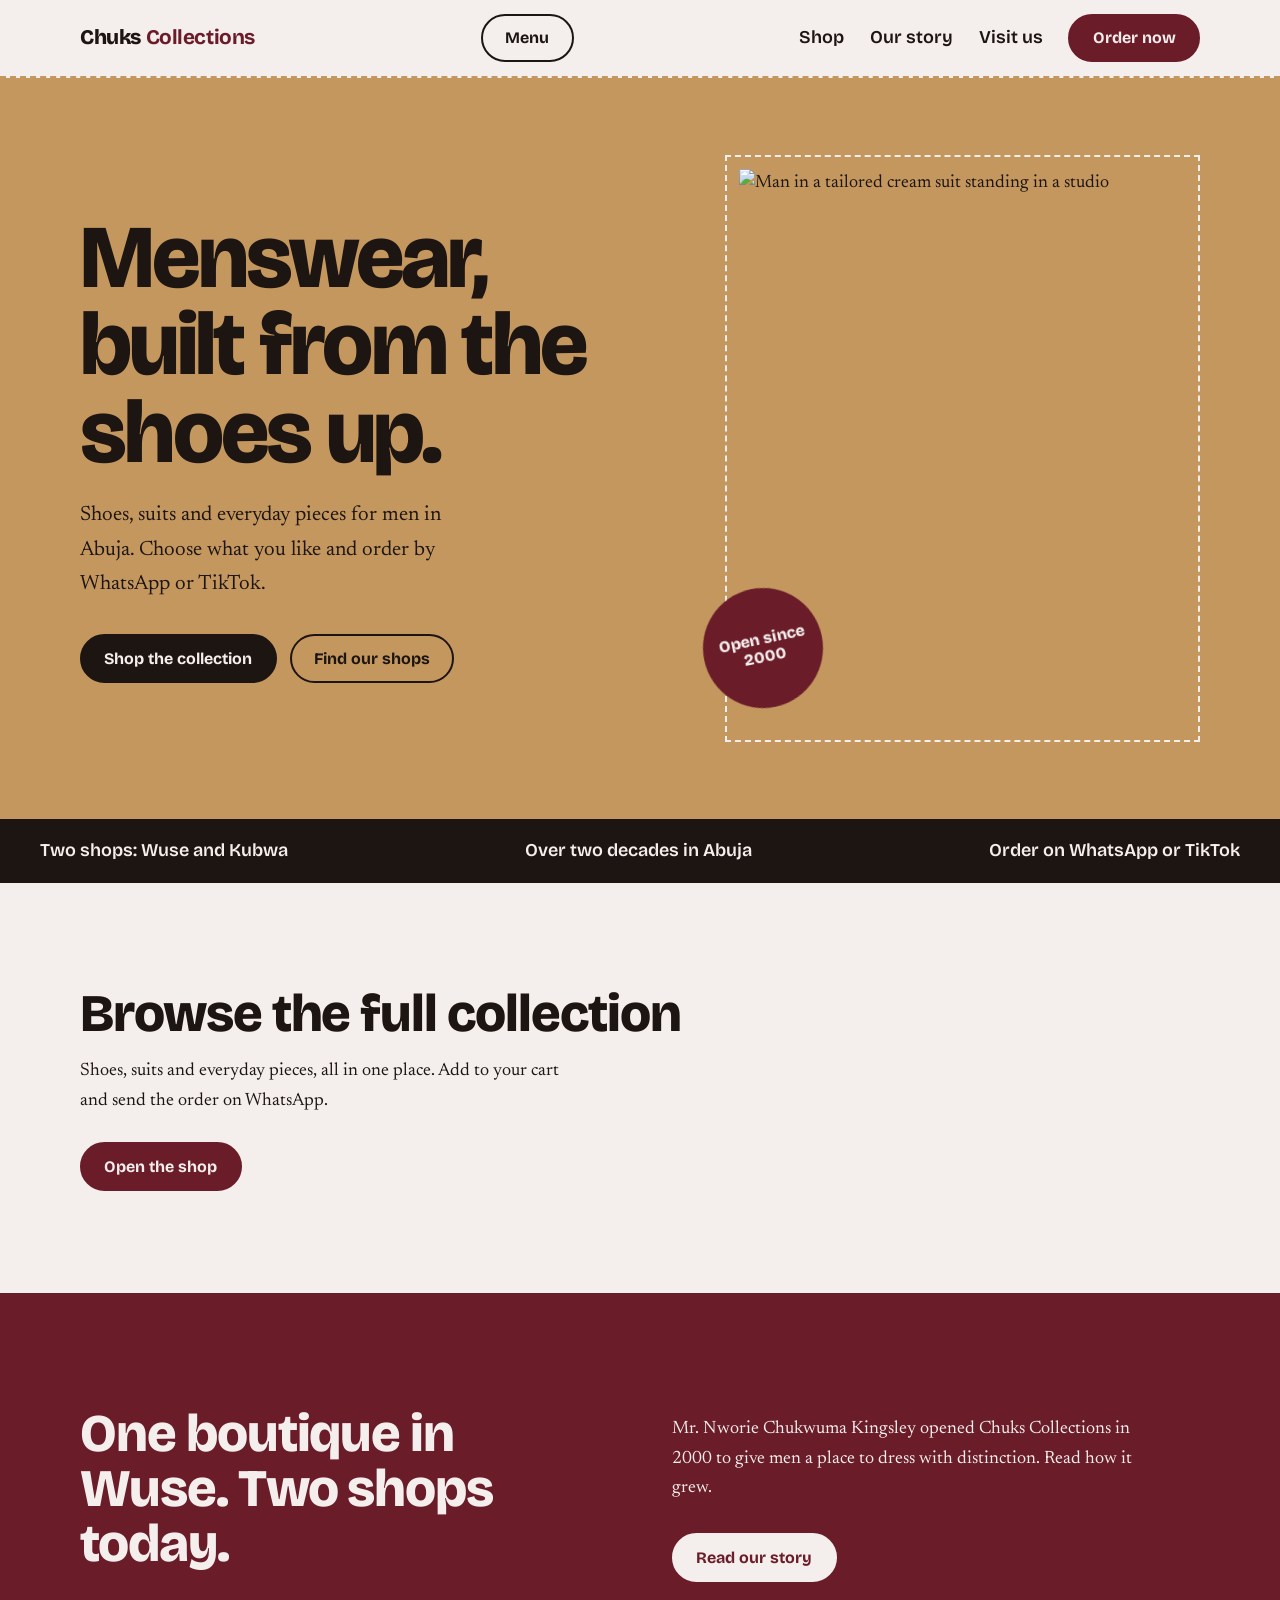
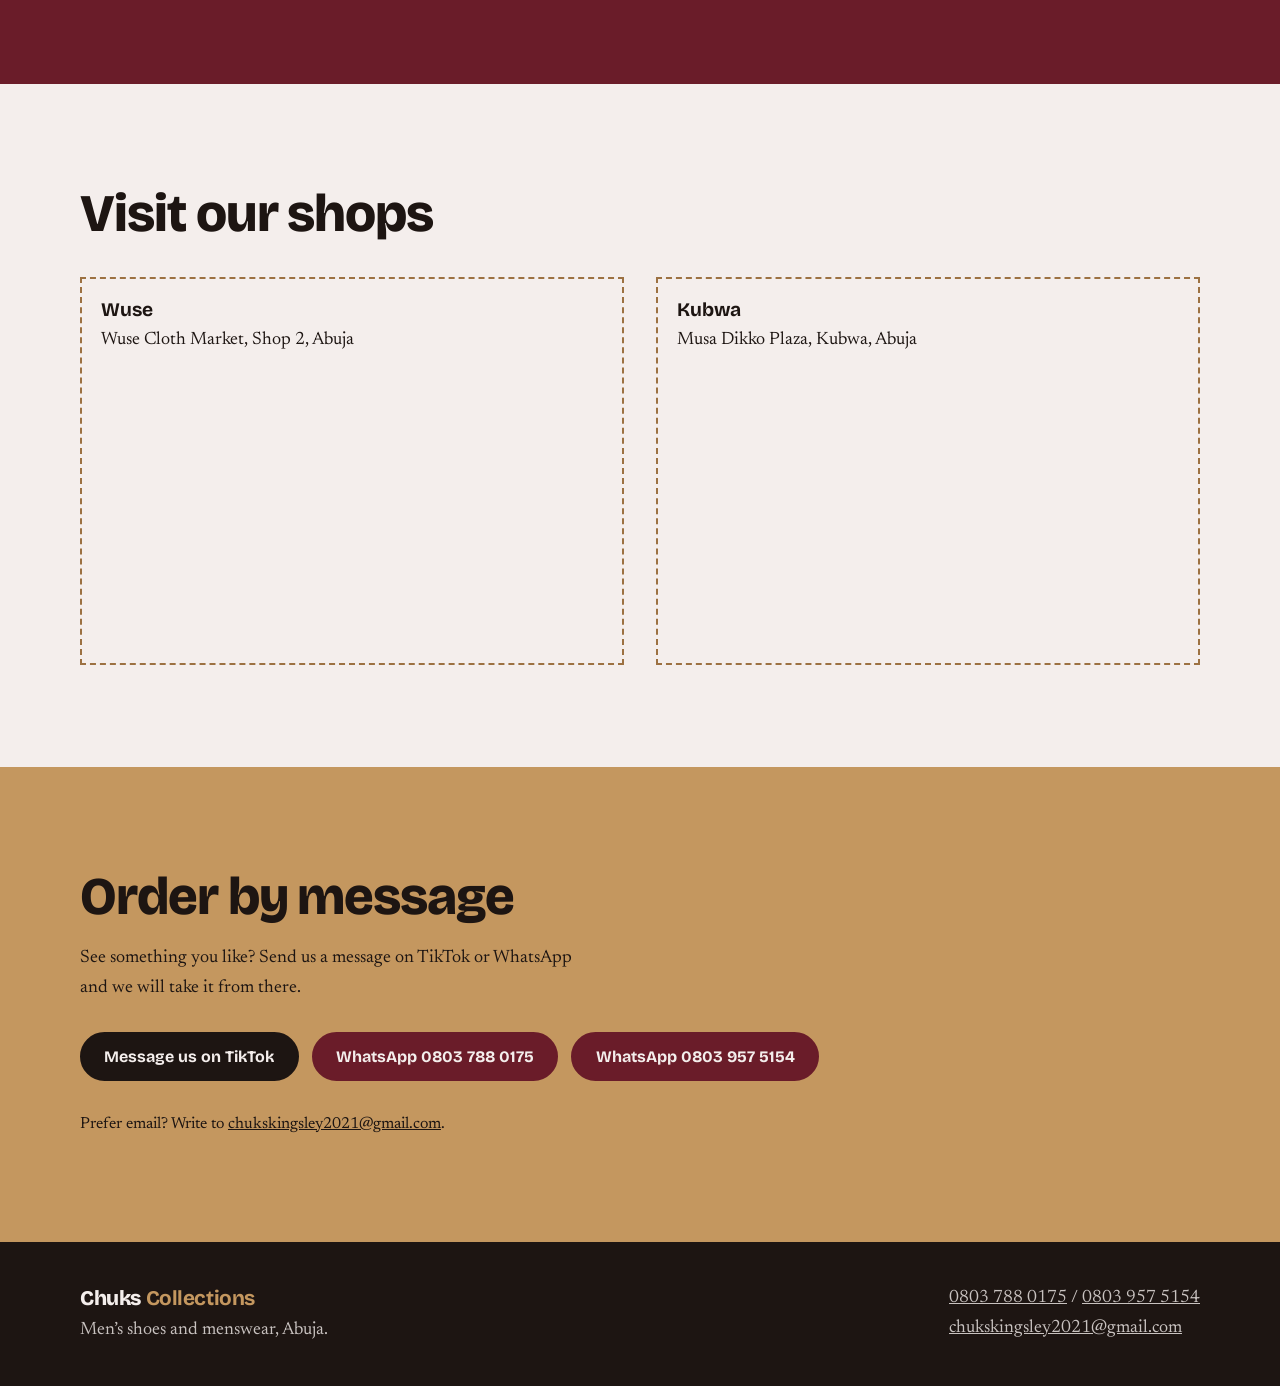
==== commit b0b811cf: "big update" ====
--- a/index.html
+++ b/index.html
@@ -1,374 +1,117 @@
 <!doctype html>
 <html lang="en">
-  <head>
-    <meta charset="UTF-8" />
-    <meta name="viewport" content="width=device-width, initial-scale=1.0" />
-    <title>Chuks Collections | Modern Menswear</title>
-    <meta
-      name="description"
-      content="Chuks Collections is a modern menswear studio for considered dressing and everyday confidence."
-    />
-    <link rel="preconnect" href="https://fonts.googleapis.com" />
-    <link rel="preconnect" href="https://fonts.gstatic.com" crossorigin />
-    <link
-      href="https://fonts.googleapis.com/css2?family=DM+Mono:wght@400;500&family=Manrope:wght@400;500;600;700;800&family=Playfair+Display:ital,wght@0,500;1,500&display=swap"
-      rel="stylesheet"
-    />
-    <link
-      rel="stylesheet"
-      href="https://cdnjs.cloudflare.com/ajax/libs/font-awesome/6.5.2/css/all.min.css"
-    />
-    <link rel="stylesheet" href="style.css" />
-  </head>
-  <body>
-    <header class="site-header">
-      <a class="brand" href="#top" aria-label="Chuks Collections home"
-        ><span class="brand-mark">C</span
-        ><span>CHUKS<br /><b>COLLECTIONS</b></span></a
-      >
-      <nav class="main-nav" aria-label="Main navigation">
-        <a href="#collection">Collection</a><a href="#journal">Journal</a
-        ><a href="story.html">About us</a>
-      </nav>
-      <a class="contact-link" href="#contact">Get in touch <span>↗</span></a>
-    </header>
+<head>
+<meta charset="UTF-8">
+<meta name="viewport" content="width=device-width, initial-scale=1.0">
+<title>Chuks Collections | Men’s shoes and menswear in Abuja</title>
+<meta name="description" content="Chuks Collections has dressed men in Abuja since 2000. Shoes, suits and everyday menswear from our shops in Wuse and Kubwa. Order on WhatsApp or TikTok.">
+<link rel="preconnect" href="https://fonts.googleapis.com">
+<link rel="preconnect" href="https://fonts.gstatic.com" crossorigin>
+<link href="https://fonts.googleapis.com/css2?family=Bricolage+Grotesque:wght@600;700;800&family=Newsreader:wght@400;500&display=swap" rel="stylesheet">
+<link rel="stylesheet" href="style.css">
+</head>
+<body>
+<header class="site-header">
+  <div class="wrap bar">
+    <a class="brand" href="index.html">Chuks <b>Collections</b></a>
+    <button class="btn alt menu-btn" type="button" aria-expanded="false" aria-controls="nav">Menu</button>
+    <nav class="nav" id="nav" aria-label="Main">
+      <a href="shop.html">Shop</a>
+      <a href="story.html">Our story</a>
+      <a href="#visit">Visit us</a>
+      <a class="btn red" href="#order">Order now</a>
+    </nav>
+  </div>
+</header>
 
-    <main id="top">
-      <section class="hero">
-        <img
-          class="hero-image"
-          src="https://images.unsplash.com/photo-1617127365659-c47fa864d8bc?auto=format&fit=crop&w=2200&q=90"
-          alt="Man in a tailored cream suit standing in a studio"
-        />
-        <div class="hero-shade"></div>
-        <div class="hero-content">
-          <p class="eyebrow">
-            <span class="live-dot"></span> Modern menswear
-            <span>— Issue 01</span>
-          </p>
-          <h1>Dress<br /><em>with intent.</em></h1>
-          <div class="hero-bottom">
-            <p>Quiet confidence.<br />Distinctly yours.</p>
-            <a class="button button-light" href="#collection"
-              >View the collection <span>↗</span></a
-            ><a
-              class="circle-link"
-              href="#collection"
-              aria-label="Scroll to collection"
-              >↓</a
-            >
-          </div>
+<main>
+  <section class="hero">
+    <div class="wrap">
+      <div>
+        <h1>Menswear, built from the shoes up.</h1>
+        <p class="lead">Shoes, suits and everyday pieces for men in Abuja. Choose what you like and order by WhatsApp or TikTok.</p>
+        <div class="actions">
+          <a class="btn" href="shop.html">Shop the collection</a>
+          <a class="btn alt" href="#visit">Find our shops</a>
         </div>
-        <div class="hero-label mono">
-          CC / 001 <span>THE NEW STANDARD</span>
+      </div>
+      <div class="stitched">
+        <img src="https://images.unsplash.com/photo-1617127365659-c47fa864d8bc?auto=format&fit=crop&w=1400&q=85" alt="Man in a tailored cream suit standing in a studio">
+        <div class="stamp">Open since<br>2000</div>
+      </div>
+    </div>
+  </section>
+
+  <div class="facts">
+    <ul class="wrap">
+      <li>Two shops: Wuse and Kubwa</li>
+      <li>Over two decades in Abuja</li>
+      <li>Order on WhatsApp or TikTok</li>
+    </ul>
+  </div>
+
+  <section class="block shop-cta">
+    <div class="wrap">
+      <h2>Browse the full collection</h2>
+      <p>Shoes, suits and everyday pieces, all in one place. Add to your cart and send the order on WhatsApp.</p>
+      <a class="btn red" href="shop.html">Open the shop</a>
+    </div>
+  </section>
+
+  <section class="block teaser">
+    <div class="wrap">
+      <h2>One boutique in Wuse. Two shops today.</h2>
+      <div>
+        <p>Mr. Nworie Chukwuma Kingsley opened Chuks Collections in 2000 to give men a place to dress with distinction. Read how it grew.</p>
+        <a class="btn light" href="story.html">Read our story</a>
+      </div>
+    </div>
+  </section>
+
+  <section class="block" id="visit">
+    <div class="wrap">
+      <h2>Visit our shops</h2>
+      <div class="shops">
+        <div class="shop">
+          <h3>Wuse</h3>
+          <p>Wuse Cloth Market, Shop 2, Abuja</p>
+          <iframe src="https://www.google.com/maps?q=Wuse+Cloth+Market,+Abuja,+Nigeria,+Shop+2&output=embed" title="Map showing Wuse Cloth Market, Shop 2, Abuja" loading="lazy" referrerpolicy="no-referrer-when-downgrade"></iframe>
         </div>
-      </section>
+        <div class="shop">
+          <h3>Kubwa</h3>
+          <p>Musa Dikko Plaza, Kubwa, Abuja</p>
+          <iframe src="https://www.google.com/maps?q=Musa+Dikko+Plaza,+Kubwa,+Abuja,+Nigeria&output=embed" title="Map showing Musa Dikko Plaza, Kubwa, Abuja" loading="lazy" referrerpolicy="no-referrer-when-downgrade"></iframe>
+        </div>
+      </div>
+    </div>
+  </section>
 
-      <section class="manifesto" id="about">
-        <p class="section-kicker">01 / The Chuks point of view</p>
-        <div class="manifesto-copy">
-          <h2>Good clothes.<br /><span>Better presence.</span></h2>
-          <p>
-            Chuks Collections makes considered menswear for the way you actually
-            move through the world. Clean lines, rich texture, and pieces that
-            speak before you do.
-          </p>
-          <a class="text-link" href="#journal"
-            >Read our journal <span>↗</span></a
-          >
-        </div>
-        <div class="stat-row">
-          <div>
-            <strong>02</strong><span>studio<br />in Abuja</span>
-          </div>
-          <div>
-            <strong>24</strong><span>pieces<br />per edit</span>
-          </div>
-          <div>
-            <strong>∞</strong><span>ways to<br />wear it</span>
-          </div>
-        </div>
-      </section>
+  <section class="block order" id="order">
+    <div class="wrap">
+      <h2>Order by message</h2>
+      <p>See something you like? Send us a message on TikTok or WhatsApp and we will take it from there.</p>
+      <div class="actions">
+        <a class="btn" href="https://www.tiktok.com/@chuks.collection.a?is_from_webapp=1&sender_device=pc" target="_blank" rel="noopener noreferrer">Message us on TikTok</a>
+        <a class="btn red" href="https://wa.me/2348037880175" target="_blank" rel="noopener noreferrer">WhatsApp 0803 788 0175</a>
+        <a class="btn red" href="https://wa.me/2348039575154" target="_blank" rel="noopener noreferrer">WhatsApp 0803 957 5154</a>
+      </div>
+      <small>Prefer email? Write to <a href="mailto:chukskingsley2021@gmail.com">chukskingsley2021@gmail.com</a>.</small>
+    </div>
+  </section>
+</main>
 
-      <section class="collection" id="collection">
-        <div class="section-head">
-          <div>
-            <p class="section-kicker">02 / The latest edit</p>
-            <h2>Made for<br /><span>the moment.</span></h2>
-          </div>
-          <p class="section-note">
-            A study in texture,<br />proportion, and ease.
-          </p>
-        </div>
-        <div class="look-grid">
-          <article class="look-card look-card-large">
-            <div class="look-image">
-              <img
-                src="https://images.unsplash.com/photo-1594938298603-c8148c4dae35?auto=format&fit=crop&w=1400&q=90"
-                alt="Man wearing a relaxed brown suit"
-              /><span class="look-number">01</span
-              ><span class="look-arrow">↗</span>
-            </div>
-            <div class="look-info">
-              <div>
-                <h3>The Quiet Suit</h3>
-                <p>Soft tailoring / Deep umber</p>
-              </div>
-              <span>Explore look</span>
-            </div>
-          </article>
-          <article class="look-card">
-            <div class="look-image">
-              <img
-                src="https://images.unsplash.com/photo-1551488831-00ddcb6c6bd3?auto=format&fit=crop&w=1200&q=90"
-                alt="Textured neutral menswear on a clothing rack"
-              /><span class="look-number">02</span
-              ><span class="look-arrow">↗</span>
-            </div>
-            <div class="look-info">
-              <div>
-                <h3>Everyday Uniform</h3>
-                <p>Layering / Natural cotton</p>
-              </div>
-              <span>Explore look</span>
-            </div>
-          </article>
-          <article class="look-card offset-card">
-            <div class="look-image">
-              <img
-                src="https://images.unsplash.com/photo-1610652492500-ded49ceeb378?auto=format&fit=crop&w=1200&q=90"
-                alt="Man in a dark shirt and trousers outdoors"
-              /><span class="look-number">03</span
-              ><span class="look-arrow">↗</span>
-            </div>
-            <div class="look-info">
-              <div>
-                <h3>After Hours</h3>
-                <p>Sharp separates / Midnight</p>
-              </div>
-              <span>Explore look</span>
-            </div>
-          </article>
-          <article class="look-card accessory-card">
-            <div class="look-image">
-              <img
-                src="https://images.unsplash.com/photo-1542291026-7eec264c27ff?auto=format&fit=crop&w=1200&q=90"
-                alt="Clean white and red leather sneakers"
-              /><span class="look-number">04</span
-              ><span class="look-arrow">↗</span>
-            </div>
-            <div class="look-info">
-              <div>
-                <h3>The Daily Step</h3>
-                <p>Leather sneakers / Easy white</p>
-              </div>
-              <span>Explore look</span>
-            </div>
-          </article>
-          <article class="look-card accessory-card">
-            <div class="look-image">
-              <img
-                src="https://images.unsplash.com/photo-1524805444758-089113d48a6d?auto=format&fit=crop&w=1200&q=90"
-                alt="Classic silver wristwatch with a black face"
-              /><span class="look-number">05</span
-              ><span class="look-arrow">↗</span>
-            </div>
-            <div class="look-info">
-              <div>
-                <h3>On Time</h3>
-                <p>Steel watch / Black dial</p>
-              </div>
-              <span>Explore look</span>
-            </div>
-          </article>
-          <article class="look-card accessory-card">
-            <div class="look-image">
-              <img
-                src="https://media.gettyimages.com/id/1365136707/photo/confident-young-man-against-brown-background.jpg?s=612x612&w=0&k=20&c=zKsJbmayrm3GMOUfQyMgew6OtPgiDzMBdmd7V_ezrvg="
-                alt="African man wearing a casual T-shirt and jeans"
-              /><span class="look-number">06</span
-              ><span class="look-arrow">↗</span>
-            </div>
-            <div class="look-info">
-              <div>
-                <h3>Off-Duty</h3>
-                <p>Casual layers / Weekend ease</p>
-              </div>
-              <span>Explore look</span>
-            </div>
-          </article>
-          <article class="look-card accessory-card">
-            <div class="look-image">
-              <img
-                src="https://media.gettyimages.com/id/1070339582/photo/businessman-with-leather-shoes-tying-shoe-laces.jpg?s=612x612&w=0&k=20&c=0S3BaT4GG7aJz1fJ0Cprt_ED-sdPoSSMOPf90WuOWl0="
-                alt="Polished brown leather corporate loafer"
-              /><span class="look-number">07</span
-              ><span class="look-arrow">↗</span>
-            </div>
-            <div class="look-info">
-              <div>
-                <h3>The Boardroom</h3>
-                <p>Leather loafer / Polished brown</p>
-              </div>
-              <span>Explore look</span>
-            </div>
-          </article>
-        </div>
-      </section>
-
-      <section class="journal" id="journal">
-        <div class="journal-sticky">
-          <p class="section-kicker">03 / The journal</p>
-          <h2>
-            Style is<br /><span>how you<br />arrive.</span>
-          </h2>
-          <p class="journal-note">
-            Notes on confidence, craft, and building a wardrobe that keeps its
-            promise.
-          </p>
-        </div>
-        <div class="journal-panels">
-          <article class="journal-panel">
-            <span>01 / 03</span>
-            <div>
-              <p class="panel-type">Field notes</p>
-              <h3>The art of the first impression</h3>
-              <p>
-                There is a difference between being noticed and being
-                remembered. It starts with the details you choose to keep.
-              </p>
-              <a href="story.html">Read story ↗</a>
-            </div>
-          </article>
-          <article class="journal-panel">
-            <span>02 / 03</span>
-            <div>
-              <p class="panel-type">In the studio</p>
-              <h3>Why fit is everything</h3>
-              <p>
-                A great garment should make room for your life. We look at the
-                small decisions that make a silhouette feel like yours.
-              </p>
-              <a href="story.html">Read story ↗</a>
-            </div>
-          </article>
-          <article class="journal-panel">
-            <span>03 / 03</span>
-            <div>
-              <p class="panel-type">The edit</p>
-              <h3>Five pieces, many lives</h3>
-              <p>
-                Build less. Choose better. Meet the essential rotation for days
-                that begin early and end somewhere interesting.
-              </p>
-              <a href="story.html">Read story ↗</a>
-            </div>
-          </article>
-        </div>
-      </section>
-
-      <section class="locations" aria-labelledby="locations-title">
-        <div class="locations-intro">
-          <p class="section-kicker">Find us / Our locations</p>
-          <h2 id="locations-title">Visit the<br /><em>studio.</em></h2>
-        </div>
-        <div class="locations-list">
-          <div class="location-card">
-            <span class="location-number">01 / Shop one</span>
-            <p>Wuse Cloth Market<br />Abuja, Nigeria / Shop 2</p>
-            <iframe
-              src="https://www.google.com/maps?q=Wuse+Cloth+Market,+Abuja,+Nigeria,+Shop+2&output=embed"
-              title="Map showing Wuse Cloth Market Shop 2 in Abuja, Nigeria"
-              loading="lazy"
-              referrerpolicy="no-referrer-when-downgrade"
-            ></iframe>
-          </div>
-          <div class="location-card">
-            <span class="location-number">02 / Shop two</span>
-            <p>Nigeria Abuja<br />Kubwa Musa Dikko Plaza</p>
-            <iframe
-              src="https://www.google.com/maps?q=Musa+Dikko+Plaza,+Kubwa,+Abuja,+Nigeria&output=embed"
-              title="Map showing Musa Dikko Plaza in Abuja"
-              loading="lazy"
-              referrerpolicy="no-referrer-when-downgrade"
-            ></iframe>
-          </div>
-        </div>
-      </section>
-
-      <section class="quote">
-        <div class="quote-mark">“</div>
-        <blockquote>
-          Clothes should not<br />wear <em>you.</em><br /><span
-            >They should reveal you.</span
-          >
-        </blockquote>
-        <p class="mono">— CHUKS COLLECTIONS / FIELD NOTES 001</p>
-      </section>
-      <section class="cta" id="contact">
-        <p class="section-kicker">04 / Come say hello</p>
-        <h2>Find your<br /><em>signature.</em></h2>
-        <blockquote class="contact-quote">
-          Check our TikTok for more of our wears and make orders through our
-          TikTok DM or through these numbers via WhatsApp.
-        </blockquote>
-        <div class="contact-actions">
-          <a
-            class="button button-dark"
-            href="https://www.tiktok.com/@chuks.collection.a?is_from_webapp=1&sender_device=pc"
-            target="_blank"
-            rel="noopener noreferrer"
-            ><i class="fa-brands fa-tiktok" aria-hidden="true"></i
-          ></a>
-          <a
-            class="button button-outline"
-            href="https://wa.me/2348037880175"
-            target="_blank"
-            rel="noopener noreferrer"
-            >WhatsApp 0803 788 0175 <span>↗</span></a
-          >
-          <a
-            class="button button-outline"
-            href="https://wa.me/2348039575154"
-            target="_blank"
-            rel="noopener noreferrer"
-            >WhatsApp 0803 957 5154 <span>↗</span></a
-          >
-        </div>
-        <a class="button button-dark" href="mailto:chukskingsley2021@gmail.com"
-          >Contact the studio <span>↗</span></a
-        >
-      </section>
-    </main>
-
-    <footer>
-      <div class="footer-brand">
-        <a class="brand" href="#top"
-          ><span class="brand-mark">C</span
-          ><span>CHUKS<br /><b>COLLECTIONS</b></span></a
-        >
-        <p>Menswear with a point of view.</p>
-      </div>
-      <div class="footer-contact">
-        <p class="footer-label">Contact the studio</p>
-        <a href="tel:08037880175">0803 788 0175</a>
-        <a href="tel:08039575154">0803 957 5154</a>
-        <a href="mailto:chukskingsley2021@gmail.com"
-          >chukskingsley2021@gmail.com</a
-        >
-      </div>
-      <div class="footer-social">
-        <p class="footer-label">Follow the edit</p>
-        <a
-          class="tiktok-button"
-          href="https://www.tiktok.com/@chuks.collection.a?is_from_webapp=1&sender_device=pc"
-          target="_blank"
-          rel="noopener noreferrer"
-          aria-label="Visit Chuks Collections on TikTok"
-          ><i class="fa-brands fa-tiktok" aria-hidden="true"></i
-          ><span>Visit our TikTok</span><span>↗</span></a
-        >
-      </div>
-    </footer>
-  </body>
-</html>
+<footer class="site-footer">
+  <div class="wrap">
+    <div>
+      <a class="brand" href="index.html">Chuks <b>Collections</b></a>
+      <p>Men’s shoes and menswear, Abuja.</p>
+    </div>
+    <div>
+      <p><a href="tel:08037880175">0803 788 0175</a> / <a href="tel:08039575154">0803 957 5154</a></p>
+      <p><a href="mailto:chukskingsley2021@gmail.com">chukskingsley2021@gmail.com</a></p>
+    </div>
+  </div>
+</footer>
+<script src="script.js"></script>
+</body>
+</html>
--- a/style.css
+++ b/style.css
@@ -1,1028 +1,131 @@
-@import url("https://fonts.googleapis.com/css2?family=DM+Mono:wght@400;500&family=Manrope:wght@400;500;600;700;800&family=Playfair+Display:ital,wght@0,500;1,500&display=swap");
-:root {
-  --ink: #211713;
-  --cobalt: #a56843;
-  --paper: #f3ece2;
-  --muted: #827064;
-  --line: #d8c9bb;
-  --display: "Manrope", sans-serif;
-  --serif: "Playfair Display", serif;
-  --mono: "DM Mono", monospace;
+:root{--kraft:#c4975f;--kraft-d:#9c7142;--ink:#1d1512;--ox:#6a1c29;--tissue:#f4eeec}
+*{box-sizing:border-box;margin:0}
+html{scroll-behavior:smooth;scroll-padding-top:5rem}
+body{font-family:"Newsreader",Georgia,serif;font-size:1.125rem;line-height:1.65;color:var(--ink);background:var(--tissue)}
+img{display:block;max-width:100%}
+a{color:inherit}
+h1,h2,h3,.brand,.btn,.chip,.nav a,.facts li,.year{font-family:"Bricolage Grotesque",system-ui,sans-serif}
+h1{font-size:clamp(2.8rem,7vw,5.8rem);line-height:.98;font-weight:800;letter-spacing:-.03em}
+h2{font-size:clamp(2rem,4.5vw,3.3rem);line-height:1.05;font-weight:800;letter-spacing:-.02em}
+h3{font-size:1.2rem;font-weight:700;line-height:1.2}
+:focus-visible{outline:3px solid var(--ox);outline-offset:3px}
+.wrap{max-width:1200px;margin:auto;padding:0 clamp(1rem,4vw,2.5rem)}
+.block{padding:clamp(3.5rem,8vw,6.5rem) 0}
+
+.site-header{position:sticky;top:0;z-index:10;background:var(--tissue);border-bottom:2px dashed var(--kraft)}
+.bar{display:flex;align-items:center;justify-content:space-between;gap:1rem;padding-block:.85rem}
+.brand{font-weight:800;font-size:1.3rem;letter-spacing:-.02em;text-decoration:none}
+.brand b{color:var(--ox)}
+.nav{display:flex;gap:1.6rem;align-items:center}
+.nav a:not(.btn){text-decoration:none;font-weight:600}
+.nav a:not(.btn):hover{color:var(--ox)}
+.menu-btn{display:none}
+.btn{display:inline-block;padding:.8rem 1.4rem;border-radius:999px;font-weight:700;font-size:1rem;line-height:1.2;text-decoration:none;border:2px solid var(--ink);background:var(--ink);color:var(--tissue);cursor:pointer;transition:background .2s,color .2s,border-color .2s}
+.btn:hover{background:var(--ox);border-color:var(--ox)}
+.btn.alt{background:transparent;color:inherit}
+.btn.alt:hover{background:var(--ink);border-color:var(--ink);color:var(--tissue)}
+.btn.red{background:var(--ox);border-color:var(--ox)}
+.btn.red:hover{background:var(--ink);border-color:var(--ink)}
+.btn.light{background:var(--tissue);border-color:var(--tissue);color:var(--ox)}
+.btn.light:hover{background:var(--kraft);border-color:var(--kraft);color:var(--ink)}
+.actions{display:flex;flex-wrap:wrap;gap:.8rem}
+
+.hero{background:var(--kraft);padding-block:clamp(2.5rem,6vw,5rem)}
+.hero .wrap{display:grid;grid-template-columns:1.1fr .9fr;gap:clamp(2rem,5vw,4rem);align-items:center}
+.lead{font-size:1.3rem;max-width:34ch;margin:1.4rem 0 2rem}
+.stitched{position:relative;padding:12px;border:2px dashed var(--tissue)}
+.stitched img{width:100%;aspect-ratio:4/5;object-fit:cover}
+.stamp{position:absolute;left:-1.5rem;bottom:2rem;width:7.5rem;aspect-ratio:1;border-radius:50%;background:var(--ox);color:var(--tissue);display:grid;place-content:center;text-align:center;font:800 1rem/1.15 "Bricolage Grotesque",sans-serif;transform:rotate(-12deg);animation:stamp .7s .3s both cubic-bezier(.3,1.5,.5,1)}
+@keyframes stamp{from{transform:rotate(-70deg) scale(2.2);opacity:0}}
+
+.facts{background:var(--ink);color:var(--tissue);padding:1.1rem 0}
+.facts ul{list-style:none;padding:0;display:flex;flex-wrap:wrap;justify-content:space-between;gap:.5rem 2rem;font-weight:600}
+
+.shop-head{display:flex;flex-wrap:wrap;justify-content:space-between;align-items:end;gap:1.5rem;margin-bottom:2.2rem}
+.chips{display:flex;gap:.5rem;flex-wrap:wrap}
+.chip{padding:.5rem 1.1rem;border:2px solid var(--ink);border-radius:999px;background:none;font-weight:600;font-size:.95rem;cursor:pointer;color:inherit}
+.chip[aria-pressed=true]{background:var(--ink);color:var(--tissue)}
+.grid{display:grid;grid-template-columns:repeat(auto-fill,minmax(260px,1fr));gap:2.2rem 1.5rem}
+.item[hidden]{display:none}
+.item figure{padding:8px;border:2px dashed var(--kraft)}
+.item img{width:100%;aspect-ratio:4/5;object-fit:cover;background:var(--kraft)}
+.item-body{padding-top:.9rem;display:grid;gap:.2rem}
+.item-body p{font-size:1rem;opacity:.85}
+.item .btn{justify-self:start;margin-top:.7rem;padding:.6rem 1.1rem;font-size:.95rem}
+
+.teaser{background:var(--ox);color:var(--tissue)}
+.teaser .wrap{display:grid;grid-template-columns:1fr 1fr;gap:clamp(2rem,5vw,4rem);align-items:center}
+.teaser p{max-width:46ch;margin:1.2rem 0 1.8rem}
+
+.shops{display:grid;grid-template-columns:repeat(auto-fit,minmax(300px,1fr));gap:2rem;margin-top:2.2rem}
+.shop{padding:1.2rem;border:2px dashed var(--kraft-d)}
+.shop p{margin-top:.3rem}
+.shop iframe{width:100%;height:260px;border:0;margin-top:1rem}
+
+.order{background:var(--kraft)}
+.order p{max-width:52ch;margin-top:1.2rem}
+.order .actions{margin:1.8rem 0}
+.order small{font-size:1rem}
+
+.site-footer{background:var(--ink);color:var(--tissue);padding:2.5rem 0}
+.site-footer .wrap{display:flex;flex-wrap:wrap;justify-content:space-between;gap:1.5rem 3rem;align-items:center}
+.site-footer p{opacity:.8}
+.site-footer .brand b{color:var(--kraft)}
+
+.story-hero{background:var(--kraft);padding-block:clamp(2.5rem,6vw,5rem)}
+.story-hero .wrap{display:grid;grid-template-columns:1.1fr .9fr;gap:clamp(2rem,5vw,4rem);align-items:center}
+.story-hero .stitched img{aspect-ratio:1}
+.story{max-width:720px;margin:auto;padding:clamp(3rem,7vw,5rem) clamp(1rem,4vw,2rem)}
+.timeline{list-style:none;padding:0;margin-left:.5rem;border-left:2px dashed var(--kraft-d)}
+.timeline li{position:relative;padding:0 0 2.6rem 2rem}
+.timeline li::before{content:"";position:absolute;left:-.62rem;top:.5rem;width:1rem;height:1rem;border-radius:50%;background:var(--ox)}
+.timeline p+p{margin-top:1rem}
+.year{display:block;font-size:2rem;font-weight:800;letter-spacing:-.02em;color:var(--ox);margin-bottom:.4rem}
+
+@media (max-width:820px){
+.hero .wrap,.teaser .wrap,.story-hero .wrap{grid-template-columns:1fr}
+.stamp{left:auto;right:-.5rem}
+.menu-btn{display:block;padding:.55rem 1.1rem}
+.nav{display:none;position:absolute;top:100%;left:0;right:0;flex-direction:column;align-items:flex-start;padding:1.2rem clamp(1rem,4vw,2.5rem);background:var(--tissue);border-bottom:2px dashed var(--kraft)}
+.nav.open{display:flex}
 }
-* {
-  box-sizing: border-box;
-}
-html {
-  scroll-behavior: smooth;
-}
-body {
-  margin: 0;
-  background: var(--paper);
-  color: var(--ink);
-  font-family: var(--display);
-  overflow-x: hidden;
-}
-a {
-  color: inherit;
-  text-decoration: none;
-}
-img {
-  display: block;
-  width: 100%;
-  height: 100%;
-  object-fit: cover;
-}
-.mono,
-.section-kicker {
-  font: 11px var(--mono);
-  text-transform: uppercase;
-  letter-spacing: 0.08em;
-}
-.site-header {
-  height: 78px;
-  position: absolute;
-  z-index: 5;
-  top: 0;
-  left: 0;
-  width: 100%;
-  display: flex;
-  align-items: center;
-  justify-content: space-between;
-  padding: 0 4.2vw;
-  color: #fff;
-}
-.brand {
-  display: flex;
-  align-items: center;
-  gap: 10px;
-  font-size: 10px;
-  line-height: 0.92;
-  font-weight: 800;
-  letter-spacing: 0.08em;
-}
-.brand b {
-  font-weight: 500;
-  color: #d8a477;
-}
-.brand-mark {
-  display: grid;
-  place-items: center;
-  width: 30px;
-  height: 30px;
-  border: 1px solid currentColor;
-  transform: rotate(-8deg);
-  font: 500 18px var(--serif);
-}
-.main-nav {
-  display: flex;
-  gap: 38px;
-  font-size: 12px;
-}
-.main-nav a,
-.contact-link,
-.look-info span,
-.journal-panel a,
-footer a {
-  transition: opacity 0.2s;
-}
-.main-nav a:hover,
-.contact-link:hover,
-.look-info span:hover,
-.journal-panel a:hover,
-footer a:hover {
-  opacity: 0.55;
-}
-.contact-link {
-  font: 11px var(--mono);
-  text-transform: uppercase;
-}
-.contact-link span {
-  font-size: 16px;
-  margin-left: 7px;
-}
-.hero {
-  position: relative;
-  min-height: 100vh;
-  background: #2b1c16;
-  color: #fff;
-  overflow: hidden;
-}
-.hero-image {
-  position: absolute;
-  inset: 0;
-  opacity: 0.82;
-  filter: saturate(0.65);
-}
-.hero-shade {
-  position: absolute;
-  inset: 0;
-  background:
-    linear-gradient(90deg, #1b0f0bbd, transparent 74%),
-    linear-gradient(0deg, #1b0f0bb5, transparent 55%);
-}
-.hero-content {
-  position: relative;
-  z-index: 1;
-  min-height: 100vh;
-  padding: 23vh 8.4vw 7vh;
-  display: flex;
-  flex-direction: column;
-  justify-content: space-between;
-}
-.eyebrow {
-  font: 11px var(--mono);
-  text-transform: uppercase;
-  letter-spacing: 0.07em;
-}
-.eyebrow span:last-child {
-  color: #d0b9a4;
-  margin-left: 20px;
-}
-.live-dot {
-  display: inline-block;
-  width: 7px;
-  height: 7px;
-  background: var(--cobalt);
-  border-radius: 50%;
-  margin-right: 8px;
-  animation: pulse 1.8s infinite;
-}
-@keyframes pulse {
-  50% {
-    box-shadow: 0 0 0 6px #a5684333;
-  }
-}
-h1,
-h2,
-h3,
-p {
-  margin-top: 0;
-}
-h1 {
-  font-size: clamp(82px, 13vw, 198px);
-  line-height: 0.79;
-  letter-spacing: -0.09em;
-  margin: 0;
-  font-weight: 800;
-}
-h1 em,
-h2 em {
-  font: italic 0.92em var(--serif);
-  letter-spacing: -0.08em;
-  color: #d8a477;
-}
-.hero-bottom {
-  display: flex;
-  align-items: end;
-  justify-content: space-between;
-  font-size: 15px;
-  line-height: 1.35;
-}
-.button {
-  display: inline-flex;
-  align-items: center;
-  justify-content: center;
-  gap: 16px;
-  padding: 16px 21px;
-  font: 11px var(--mono);
-  text-transform: uppercase;
-  transition:
-    transform 0.2s,
-    background 0.2s;
-}
-.button:hover {
-  transform: translateY(-3px);
-}
-.button-light {
-  border: 1px solid #ffffff80;
-  color: #fff;
-}
-.button-dark {
-  background: var(--ink);
-  color: #fff;
-}
-.button span {
-  font-size: 16px;
-}
-.circle-link {
-  width: 61px;
-  height: 61px;
-  border: 1px solid #ffffff66;
-  border-radius: 50%;
-  display: grid;
-  place-items: center;
-  font-size: 28px;
-  transition:
-    background 0.25s,
-    color 0.25s;
-}
-.circle-link:hover {
-  background: var(--cobalt);
-  color: #fff;
-}
-.hero-label {
-  position: absolute;
-  right: 4.2vw;
-  bottom: 8vh;
-  z-index: 2;
-  transform: rotate(90deg);
-  transform-origin: bottom right;
-  color: #ffffff80;
-}
-.hero-label span {
-  color: #fff;
-  margin-left: 32px;
-}
-.manifesto {
-  padding: 15vh 8.4vw 17vh;
-  display: grid;
-  grid-template-columns: 1fr 1.5fr;
-  gap: 7vw;
-  position: relative;
-}
-.section-kicker {
-  color: #806858;
-  margin: 0;
-}
-.manifesto-copy h2,
-.collection h2 {
-  font-size: clamp(47px, 6.5vw, 96px);
-  line-height: 0.88;
-  letter-spacing: -0.08em;
-  font-weight: 700;
-  margin: 0 0 35px;
-}
-.manifesto-copy h2 span,
-.collection h2 span {
-  color: #9c7d68;
-}
-.manifesto-copy > p {
-  max-width: 385px;
-  font-size: 18px;
-  line-height: 1.45;
-  color: #67564c;
-  margin-bottom: 30px;
-}
-.text-link {
-  display: inline-flex;
-  align-items: center;
-  gap: 8px;
-  font: 11px var(--mono);
-  text-transform: uppercase;
-  border-bottom: 1px solid var(--ink);
-  padding-bottom: 7px;
-}
-.text-link span {
-  font-size: 16px;
-}
-.stat-row {
-  grid-column: 2;
-  display: flex;
-  gap: clamp(30px, 9vw, 150px);
-  border-top: 1px solid var(--line);
-  padding-top: 20px;
-  margin-top: 30px;
-}
-.stat-row div {
-  display: flex;
-  gap: 12px;
-  align-items: start;
-}
-.stat-row strong {
-  font-size: 37px;
-  font-weight: 600;
-}
-.stat-row span {
-  color: #827064;
-  font: 11px var(--mono);
-  text-transform: uppercase;
-  line-height: 1.35;
-}
-.collection {
-  background: var(--ink);
-  color: var(--paper);
-  padding: 14vh 8.4vw 17vh;
-}
-.section-head {
-  display: flex;
-  align-items: end;
-  justify-content: space-between;
-  margin-bottom: 65px;
-}
-.collection .section-kicker {
-  color: #bca391;
-}
-.collection h2 {
-  margin: 15px 0 0;
-}
-.collection h2 span {
-  color: #d8a477;
-}
-.section-note {
-  color: #c2aa96;
-  font: 12px var(--mono);
-  line-height: 1.55;
-  text-transform: uppercase;
-  margin-bottom: 7px;
-}
-.look-grid {
-  display: grid;
-  grid-template-columns: repeat(12, 1fr);
-  gap: 30px;
-}
-.look-card {
-  grid-column: span 4;
-}
-.look-card-large {
-  grid-column: span 6;
-}
-.look-image {
-  height: 405px;
-  position: relative;
-  overflow: hidden;
-  background: #3a261d;
-}
-.look-card-large .look-image {
-  height: 565px;
-}
-.look-image img {
-  transition: transform 0.7s cubic-bezier(0.2, 0.8, 0.2, 1);
-  filter: saturate(0.82);
-}
-.look-card:hover .look-image img {
-  transform: scale(1.06);
-}
-.look-number {
-  position: absolute;
-  top: 18px;
-  left: 18px;
-  font: 11px var(--mono);
-}
-.look-arrow {
-  position: absolute;
-  right: 17px;
-  bottom: 16px;
-  display: grid;
-  place-items: center;
-  width: 42px;
-  height: 42px;
-  border: 1px solid #fff9;
-  border-radius: 50%;
-  font-size: 20px;
-  transition: background 0.2s;
-}
-.look-card:hover .look-arrow {
-  background: var(--cobalt);
-  border-color: var(--cobalt);
-}
-.look-info {
-  display: flex;
-  justify-content: space-between;
-  padding-top: 16px;
-}
-.look-info h3 {
-  font-size: 19px;
-  margin: 0 0 6px;
-  font-weight: 600;
-}
-.look-info p {
-  color: #b59b88;
-  font: 10px var(--mono);
-  text-transform: uppercase;
-  margin: 0;
-}
-.look-info > span {
-  color: #d8a477;
-  font: 10px var(--mono);
-  text-transform: uppercase;
-  padding-top: 4px;
-}
-.offset-card {
-  margin-top: 120px;
-}
-.accessory-card {
-  margin-top: 25px;
-}
-.journal {
-  padding: 18vh 8.4vw;
-  display: grid;
-  grid-template-columns: 1fr 1fr;
-  gap: 11vw;
-  background: #a56843;
-  min-height: 150vh;
-  color: var(--ink);
-}
-.journal-sticky {
-  height: 78vh;
-  position: sticky;
-  top: 12vh;
-  align-self: start;
-}
-.journal h2 {
-  font-size: clamp(62px, 8vw, 120px);
-  letter-spacing: -0.09em;
-  line-height: 0.8;
-  margin: 70px 0 50px;
-}
-.journal h2 span {
-  font: italic 0.93em var(--serif);
-  color: #f0d0ad;
-  letter-spacing: -0.08em;
-}
-.journal-note {
-  max-width: 235px;
-  font-size: 15px;
-  line-height: 1.4;
-}
-.journal-panels {
-  padding-top: 35vh;
-}
-.journal-panel {
-  min-height: 61vh;
-  border-top: 1px solid #704329;
-  display: flex;
-  gap: 22px;
-  padding-top: 20px;
-  position: relative;
-}
-.journal-panel > span {
-  font: 11px var(--mono);
-}
-.journal-panel h3 {
-  font-size: 29px;
-  font-weight: 600;
-  line-height: 1.05;
-  margin: 0 0 15px;
-  max-width: 300px;
-}
-.panel-type {
-  font: 10px var(--mono);
-  text-transform: uppercase;
-  margin-bottom: 65px;
-}
-.journal-panel div > p:not(.panel-type) {
-  font-size: 16px;
-  line-height: 1.45;
-  max-width: 285px;
-  color: #4d2b1d;
-}
-.journal-panel a {
-  display: inline-block;
-  margin-top: 28px;
-  border-bottom: 1px solid var(--ink);
-  padding-bottom: 7px;
-  font: 11px var(--mono);
-  text-transform: uppercase;
-}
-.locations {
-  display: grid;
-  grid-template-columns: 0.8fr 1.2fr;
-  gap: 8vw;
-  padding: 13vh 8.4vw;
-  background: #211713;
-  color: var(--paper);
-}
-.locations-intro h2 {
-  font-size: clamp(58px, 8vw, 115px);
-  line-height: 0.82;
-  letter-spacing: -0.09em;
-  margin: 55px 0 0;
-}
-.locations-intro h2 em {
-  color: #d8a477;
-  font: italic 0.93em var(--serif);
-  letter-spacing: -0.08em;
-}
-.locations-list {
-  display: grid;
-  grid-template-columns: repeat(2, 1fr);
-  gap: 18px;
-  align-content: center;
-}
-.location-card {
-  min-height: 230px;
-  border: 1px solid #ffffff33;
-  padding: 22px;
-  display: flex;
-  flex-direction: column;
-  justify-content: space-between;
-}
-.location-number {
-  color: #d8a477;
-  font: 10px var(--mono);
-  text-transform: uppercase;
-}
-.location-card p {
-  margin: 35px 0 0;
-  font-size: clamp(18px, 2vw, 27px);
-  line-height: 1.15;
-  text-transform: uppercase;
-}
-.location-card iframe {
-  display: block;
-  width: 100%;
-  height: 150px;
-  margin-top: 24px;
-  border: 0;
-  filter: sepia(0.15) saturate(0.8);
-}
-.quote {
-  background: #dfd0c1;
-  padding: 18vh 8.4vw;
-  min-height: 90vh;
-}
-.quote-mark {
-  font-size: 150px;
-  line-height: 0.5;
-  color: #b99c84;
-}
-.quote blockquote {
-  font-size: clamp(45px, 7vw, 105px);
-  line-height: 0.92;
-  letter-spacing: -0.08em;
-  margin: 40px 0 50px;
-  font-weight: 600;
-}
-.quote em {
-  font: italic 1em var(--serif);
-  color: #795643;
-}
-.quote blockquote span {
-  color: #896e5a;
-}
-.quote .mono {
-  color: #806858;
-}
-.cta {
-  padding: 16vh 8.4vw 17vh;
-  background: #f0e7dc;
-  text-align: center;
-}
-.cta h2 {
-  font-size: clamp(66px, 11vw, 160px);
-  line-height: 0.82;
-  letter-spacing: -0.09em;
-  margin: 55px 0 25px;
-}
-.cta > p:not(.section-kicker) {
-  color: #705d50;
-  font-size: 15px;
-  margin-bottom: 30px;
-}
-.contact-quote {
-  max-width: 700px;
-  margin: 0 auto 28px;
-  color: #705d50;
-  font-family: var(--serif);
-  font-size: clamp(22px, 2.4vw, 32px);
-  font-style: italic;
-  line-height: 1.3;
-}
-.contact-actions {
-  display: flex;
-  flex-wrap: wrap;
-  justify-content: center;
-  gap: 12px;
-  margin-bottom: 14px;
-}
-.button-outline {
-  border: 1px solid #8f6c55;
-  color: var(--ink);
-}
-.button-outline:hover {
-  background: #d8b294;
-}
-.cta .section-kicker {
-  color: #806858;
-}
-footer {
-  display: flex;
-  justify-content: space-between;
-  align-items: flex-start;
-  gap: 50px;
-  padding: 55px 4.2vw 60px;
-  background: #211713;
-  color: #fff;
-}
-.footer-brand,
-.footer-contact,
-.footer-social {
-  display: flex;
-  flex-direction: column;
-}
-.footer-brand {
-  gap: 28px;
-}
-footer p {
-  font: 11px var(--mono);
-  color: #b39a87;
-  text-transform: uppercase;
-  margin: 0;
-}
-.footer-contact {
-  gap: 10px;
-  min-width: 250px;
-}
-.footer-contact a {
-  font-size: 14px;
-}
-.footer-label {
-  color: #d8a477;
-  margin-bottom: 9px;
-}
-.footer-social {
-  align-items: flex-start;
-  gap: 12px;
-}
-.tiktok-button {
-  display: inline-flex;
-  align-items: center;
-  gap: 12px;
-  border: 1px solid #ffffff55;
-  padding: 13px 15px;
-  font: 11px var(--mono);
-  text-transform: uppercase;
-  transition:
-    background 0.2s,
-    border-color 0.2s;
-}
-.tiktok-button i {
-  font-size: 17px;
-}
-.tiktok-button span:last-child {
-  font-size: 16px;
-}
-.tiktok-button:hover {
-  background: var(--cobalt);
-  border-color: var(--cobalt);
-}
-footer > div {
-  display: flex;
-}
-@media (max-width: 700px) {
-  .site-header {
-    padding: 0 20px;
-  }
-  .main-nav {
-    display: none;
-  }
-  .contact-link {
-    font-size: 10px;
-  }
-  .hero-content {
-    padding: 20vh 20px 7vh;
-  }
-  .hero-image {
-    object-position: 58% center;
-  }
-  .hero-label {
-    display: none;
-  }
-  .eyebrow span:last-child {
-    display: none;
-  }
-  h1 {
-    font-size: 24vw;
-  }
-  .hero-bottom {
-    font-size: 14px;
-    gap: 15px;
-  }
-  .hero-bottom .button {
-    font-size: 9px;
-    padding: 13px 10px;
-  }
-  .circle-link {
-    width: 48px;
-    height: 48px;
-    font-size: 22px;
-  }
-  .manifesto {
-    display: block;
-    padding: 100px 20px;
-  }
-  .manifesto-copy {
-    margin-top: 70px;
-  }
-  .manifesto-copy h2,
-  .collection h2 {
-    font-size: 55px;
-  }
-  .stat-row {
-    gap: 25px;
-    margin-top: 70px;
-  }
-  .stat-row strong {
-    font-size: 28px;
-  }
-  .stat-row span {
-    font-size: 9px;
-  }
-  .collection {
-    padding: 90px 20px;
-  }
-  .section-head {
-    align-items: start;
-    display: block;
-    margin-bottom: 40px;
-  }
-  .section-note {
-    margin-top: 28px;
-  }
-  .look-grid {
-    display: block;
-  }
-  .look-card,
-  .look-card-large {
-    margin: 0 0 58px;
-  }
-  .look-image,
-  .look-card-large .look-image {
-    height: 390px;
-  }
-  .offset-card {
-    margin-top: 0;
-  }
-  .accessory-card {
-    margin-top: 0;
-  }
-  .journal {
-    display: block;
-    padding: 100px 20px;
-    min-height: auto;
-  }
-  .journal-sticky {
-    position: relative;
-    top: auto;
-    height: auto;
-  }
-  .journal h2 {
-    font-size: 72px;
-    margin: 65px 0 35px;
-  }
-  .journal-panels {
-    padding-top: 100px;
-  }
-  .journal-panel {
-    min-height: 360px;
-  }
-  .panel-type {
-    margin-bottom: 45px;
-  }
-  .locations {
-    display: block;
-    padding: 100px 20px;
-  }
-  .locations-intro h2 {
-    font-size: 72px;
-    margin: 65px 0 55px;
-  }
-  .locations-list {
-    display: block;
-  }
-  .location-card {
-    min-height: 210px;
-    margin-bottom: 14px;
-  }
-  .quote {
-    padding: 100px 20px;
-    min-height: 650px;
-  }
-  .quote blockquote {
-    font-size: 53px;
-  }
-  .cta {
-    padding: 100px 20px;
-  }
-  .cta h2 {
-    font-size: 80px;
-  }
-  .contact-quote {
-    font-size: 22px;
-  }
-  .contact-actions {
-    display: grid;
-  }
-  .contact-actions .button {
-    width: 100%;
-  }
-  footer {
-    padding: 30px 20px;
-    flex-wrap: wrap;
-    gap: 25px;
-  }
-  .footer-brand {
-    width: 100%;
-  }
-  .footer-contact,
-  .footer-social {
-    width: calc(50% - 13px);
-  }
-  .footer-brand > p {
-    order: 3;
-    width: 100%;
-  }
-}
+@media (prefers-reduced-motion:reduce){*{animation:none!important;scroll-behavior:auto!important}}
+@media print{.site-header,.site-footer,.no-print{display:none}body{background:#fff}.story-hero{background:none}.stamp{display:none}}
 
-.story-page {
-  background: var(--paper);
-}
-.story-header {
-  display: flex;
-  align-items: center;
-  justify-content: space-between;
-  padding: 28px 4.2vw;
-  background: var(--ink);
-  color: #fff;
-}
-.story-back {
-  display: inline-flex;
-  align-items: center;
-  gap: 10px;
-  font: 11px var(--mono);
-  text-transform: uppercase;
-  transition: opacity 0.2s;
-}
-.story-back:hover,
-.story-footer a:last-child:hover {
-  opacity: 0.6;
-}
-.story-back span {
-  font-size: 18px;
-}
-.story-hero {
-  display: grid;
-  grid-template-columns: 0.9fr 1.1fr;
-  min-height: 78vh;
-  background: #3a261d;
-  color: var(--paper);
-}
-.story-hero-copy {
-  display: flex;
-  flex-direction: column;
-  justify-content: center;
-  padding: 10vh 8.4vw;
-}
-.story-hero-copy .section-kicker {
-  color: #d8a477;
-}
-.story-hero h1 {
-  font-size: clamp(76px, 11vw, 170px);
-  margin: 55px 0 35px;
-}
-.story-hero h1 em {
-  color: #d8a477;
-}
-.story-location {
-  color: #d0b9a4;
-  font: 11px var(--mono);
-  text-transform: uppercase;
-  letter-spacing: 0.06em;
-}
-.story-location span,
-.story-signoff span {
-  color: #d8a477;
-  margin: 0 8px;
-}
-.story-hero-image {
-  position: relative;
-  min-height: 560px;
-  overflow: hidden;
-}
-.story-hero-image::after {
-  position: absolute;
-  inset: 0;
-  background: linear-gradient(90deg, #3a261d66, transparent 45%);
-  content: "";
-}
-.story-hero-image img {
-  filter: saturate(0.72);
-}
-.story-image-label {
-  position: absolute;
-  z-index: 1;
-  right: 28px;
-  bottom: 28px;
-  color: #fff;
-}
-.story-content {
-  display: grid;
-  grid-template-columns: 1fr 1.5fr;
-  gap: 7vw;
-  padding: 16vh 8.4vw 18vh;
-}
-.story-content > .section-kicker {
-  color: #806858;
-}
-.story-copy {
-  max-width: 650px;
-}
-.story-copy p {
-  color: #67564c;
-  font-size: 18px;
-  line-height: 1.55;
-  margin-bottom: 28px;
-}
-.story-copy .story-lead {
-  color: var(--ink);
-  font-family: var(--serif);
-  font-size: clamp(28px, 3.2vw, 44px);
-  line-height: 1.18;
-  margin-bottom: 45px;
-}
-.story-download {
-  margin-top: 12px;
-  cursor: pointer;
-}
-.story-signoff {
-  display: flex;
-  align-items: center;
-  gap: 28px;
-  padding: 40px 8.4vw;
-  background: #dfd0c1;
-}
-.story-signoff-mark {
-  display: grid;
-  flex: 0 0 58px;
-  place-items: center;
-  width: 58px;
-  height: 58px;
-  border: 1px solid var(--ink);
-  transform: rotate(-8deg);
-  font: 500 30px var(--serif);
-}
-.story-signoff p {
-  margin: 0;
-  color: #705d50;
-  font: 11px var(--mono);
-  text-transform: uppercase;
-  letter-spacing: 0.06em;
-}
-.story-footer {
-  display: flex;
-  align-items: center;
-  justify-content: space-between;
-  gap: 30px;
-  padding: 35px 4.2vw;
-  background: var(--ink);
-  color: #fff;
-}
-.story-footer p,
-.story-footer > a:last-child {
-  margin: 0;
-  color: #b39a87;
-  font: 11px var(--mono);
-  text-transform: uppercase;
-}
-.story-footer > a:last-child span {
-  color: #d8a477;
-  font-size: 16px;
-  margin-left: 8px;
-}
-@media (max-width: 700px) {
-  .story-header {
-    padding: 22px 20px;
-  }
-  .story-hero {
-    display: block;
-  }
-  .story-hero-copy {
-    min-height: 510px;
-    padding: 90px 20px 60px;
-  }
-  .story-hero h1 {
-    font-size: 23vw;
-    margin: 70px 0 35px;
-  }
-  .story-hero-image {
-    min-height: 390px;
-  }
-  .story-content {
-    display: block;
-    padding: 100px 20px;
-  }
-  .story-copy {
-    margin-top: 70px;
-  }
-  .story-copy p {
-    font-size: 16px;
-  }
-  .story-copy .story-lead {
-    font-size: 30px;
-  }
-  .story-signoff {
-    align-items: flex-start;
-    padding: 30px 20px;
-  }
-  .story-signoff p {
-    line-height: 1.6;
-  }
-  .story-signoff span {
-    margin: 0 4px;
-  }
-  .story-footer {
-    align-items: flex-start;
-    flex-direction: column;
-    padding: 30px 20px;
-  }
-}
+.shop-cta p{max-width:48ch;margin:1rem 0 1.6rem}
+.cart-btn{display:inline-flex;gap:.5rem;align-items:center}
+.cart-btn span{min-width:1.5rem;padding:0 .4rem;border-radius:999px;background:var(--tissue);color:var(--ox);text-align:center;font-size:.9rem}
+.shop-top{padding-top:clamp(2.5rem,5vw,4rem)}
+.shop-top p{max-width:48ch;margin-top:.8rem}
+.toolbar{display:flex;flex-wrap:wrap;justify-content:space-between;align-items:center;gap:1rem;margin:2rem 0}
+.sort-label{font:600 .95rem "Bricolage Grotesque",sans-serif;display:flex;align-items:center;gap:.6rem}
+.sort{font:inherit;padding:.5rem 1rem;border:2px solid var(--ink);border-radius:999px;background:var(--tissue);color:var(--ink)}
+.pgrid{display:grid;grid-template-columns:repeat(auto-fill,minmax(250px,1fr));gap:2.4rem 1.25rem;padding-bottom:clamp(3.5rem,8vw,6rem)}
+.pcard{display:flex;flex-direction:column}
+.pimg{aspect-ratio:4/5;background:var(--kraft);overflow:hidden}
+.pimg img{width:100%;height:100%;object-fit:cover}
+.pmeta{display:flex;justify-content:space-between;align-items:baseline;gap:1rem;padding-top:.9rem}
+.price{font:700 1.1rem "Bricolage Grotesque",sans-serif;color:var(--ox);white-space:nowrap}
+.pdesc{font-size:1rem;opacity:.85;margin:.2rem 0 1rem}
+.pcard .btn{margin-top:auto;width:100%;text-align:center}
+.scrim{position:fixed;inset:0;z-index:20;background:rgba(29,21,18,.55);opacity:0;visibility:hidden;transition:opacity .3s,visibility .3s}
+.scrim.open{opacity:1;visibility:visible}
+.cart{position:fixed;top:0;right:0;z-index:21;width:min(430px,100%);height:100%;display:flex;flex-direction:column;background:var(--tissue);border-left:2px dashed var(--kraft-d);transform:translateX(100%);visibility:hidden;transition:transform .3s,visibility .3s}
+.cart.open{transform:none;visibility:visible}
+.cart-head{display:flex;justify-content:space-between;align-items:center;padding:1.1rem 1.4rem;border-bottom:2px dashed var(--kraft)}
+.cart-head h2{font-size:1.6rem}
+.close-btn{padding:.5rem 1rem}
+.cart-empty{padding:1.4rem}
+.cart-items{flex:1;overflow:auto;list-style:none;padding:0 1.4rem}
+.cart-row{display:grid;grid-template-columns:64px 1fr auto;gap:1rem;padding:1.1rem 0;border-bottom:1px solid rgba(29,21,18,.14)}
+.cart-row img{width:64px;height:80px;object-fit:cover;background:var(--kraft)}
+.cart-row p{font-size:1rem;color:var(--ox);font-weight:500}
+.qty{display:inline-flex;align-items:center;margin-top:.5rem;border:2px solid var(--ink);border-radius:999px;font:700 1rem "Bricolage Grotesque",sans-serif}
+.qty button{width:2rem;height:2rem;border:0;background:none;font:inherit;cursor:pointer;color:inherit}
+.qty span{min-width:1.6rem;text-align:center}
+.remove{align-self:start;border:0;background:none;color:inherit;font:600 .9rem "Bricolage Grotesque",sans-serif;text-decoration:underline;cursor:pointer}
+.cart-foot{padding:1.2rem 1.4rem 1.5rem;border-top:2px dashed var(--kraft)}
+.total{display:flex;justify-content:space-between;align-items:baseline;margin-bottom:1rem;font:600 1.1rem "Bricolage Grotesque",sans-serif}
+.total strong{font-size:1.6rem}
+.cart-foot .btn{display:block;text-align:center}
+.cart-note{font-size:.95rem;margin-top:.8rem;opacity:.8}
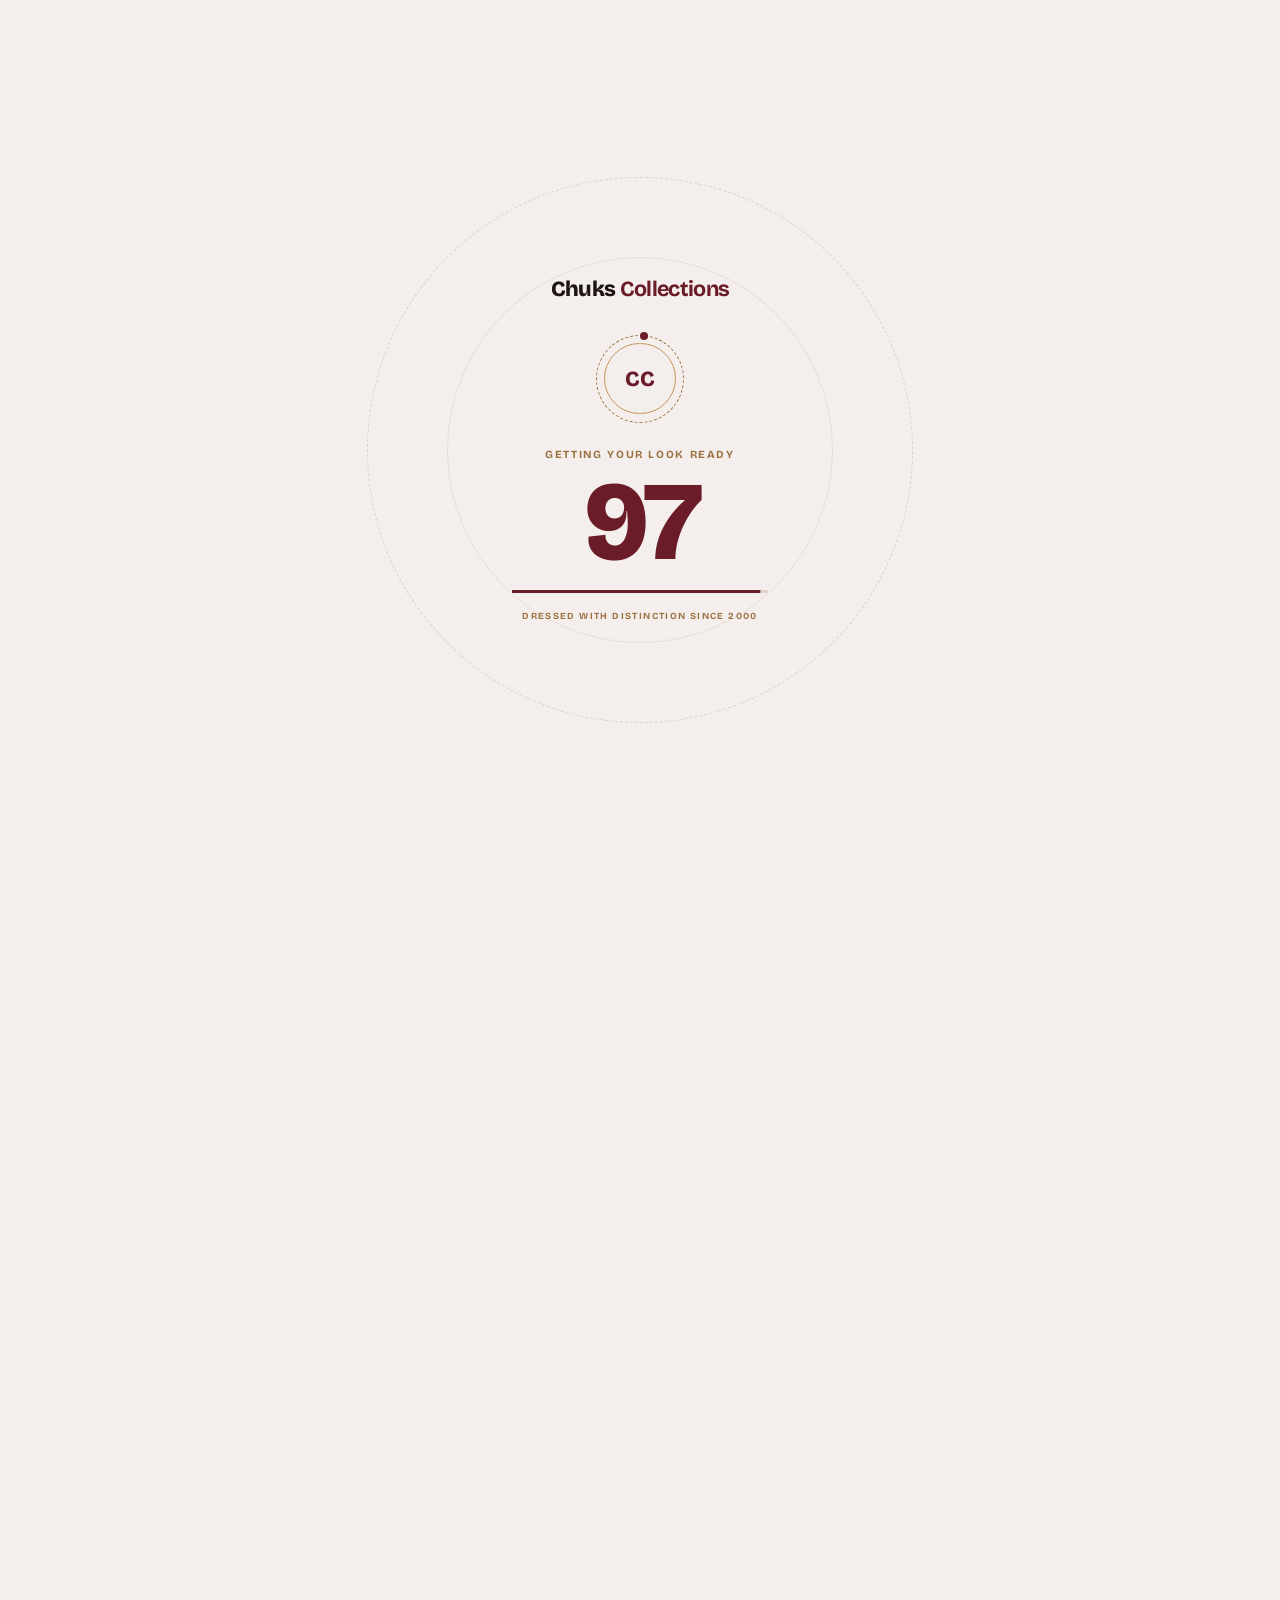
==== commit c7fcd7c2: "finally" ====
--- a/index.html
+++ b/index.html
@@ -11,6 +11,19 @@
 <link rel="stylesheet" href="style.css">
 </head>
 <body>
+<div class="page-loader">
+  <div class="loader-content">
+    <p class="loader-brand">Chuks <b>Collections</b></p>
+    <div class="loader-emblem" aria-hidden="true"><span>CC</span></div>
+    <p class="loader-caption">GETTING YOUR LOOK READY</p>
+    <p class="loader-count" aria-hidden="true">1</p>
+    <div class="loader-progress" role="progressbar" aria-label="Loading Chuks Collections" aria-valuemin="1" aria-valuemax="100" aria-valuenow="1">
+      <span></span>
+    </div>
+    <p class="loader-note">DRESSED WITH DISTINCTION SINCE 2000</p>
+  </div>
+</div>
+<script>document.documentElement.classList.add('is-loading');</script>
 <header class="site-header">
   <div class="wrap bar">
     <a class="brand" href="index.html">Chuks <b>Collections</b></a>
--- a/style.css
+++ b/style.css
@@ -128,4 +128,96 @@
 .total{display:flex;justify-content:space-between;align-items:baseline;margin-bottom:1rem;font:600 1.1rem "Bricolage Grotesque",sans-serif}
 .total strong{font-size:1.6rem}
 .cart-foot .btn{display:block;text-align:center}
-.cart-note{font-size:.95rem;margin-top:.8rem;opacity:.8}+.cart-note{font-size:.95rem;margin-top:.8rem;opacity:.8}
+
+.pimg img{transition:transform .7s cubic-bezier(.2,.7,.2,1)}
+.pcard:hover .pimg img{transform:scale(1.045)}
+
+@keyframes scroll-reveal-up{
+  from{opacity:0;transform:translateY(56px) scale(.97)}
+  to{opacity:1;transform:translateY(0)}
+}
+@keyframes scroll-reveal-left{
+  from{opacity:0;transform:translateX(-36px)}
+  to{opacity:1;transform:translateX(0)}
+}
+@keyframes scroll-reveal-right{
+  from{opacity:0;transform:translateX(36px)}
+  to{opacity:1;transform:translateX(0)}
+}
+@keyframes scroll-image{
+  from{transform:scale(1.08)}
+  to{transform:scale(1)}
+}
+@keyframes scroll-progress{to{transform:scaleX(1)}}
+
+@supports (animation-timeline:view()){
+  .block,.facts,.shop-top,.toolbar,.pcard,.timeline li,.shop{
+    animation:scroll-reveal-up linear both;
+    animation-timeline:view();
+    animation-range:entry 0% entry 60%;
+  }
+  .hero .wrap>div:first-child,.story-hero .wrap>div:first-child{
+    animation:scroll-reveal-left linear both;
+    animation-timeline:view();
+    animation-range:entry 0% entry 55%;
+  }
+  .hero .stitched,.story-hero .stitched{
+    animation:scroll-reveal-right linear both;
+    animation-timeline:view();
+    animation-range:entry 0% entry 55%;
+  }
+  .stitched img{
+    animation:scroll-image linear both;
+    animation-timeline:view();
+    animation-range:entry 0% cover 45%;
+  }
+}
+
+.scroll-reveal{
+  opacity:0;
+  transform:translateY(36px);
+  transition:opacity .75s ease,transform .75s cubic-bezier(.2,.7,.2,1);
+}
+.scroll-reveal.is-visible{opacity:1;transform:none}
+
+@supports (animation-timeline:scroll(root block)){
+  .site-header::after{
+    content:"";
+    position:absolute;
+    inset-inline:0;
+    bottom:-2px;
+    height:3px;
+    background:var(--ox);
+    transform:scaleX(0);
+    transform-origin:left;
+    animation:scroll-progress linear both;
+    animation-timeline:scroll(root block);
+  }
+}
+
+@media (prefers-reduced-motion:reduce){
+  .pimg img,.scroll-reveal{transition:none}
+  .scroll-reveal{opacity:1;transform:none}
+}
+
+.page-loader{display:none;position:fixed;inset:0;z-index:1000;place-items:center;overflow:hidden;padding:1.5rem;background:var(--tissue);color:var(--ink);transition:opacity .55s ease,visibility .55s ease}
+html.is-loading body>:not(.page-loader){visibility:hidden}
+html.is-loading .page-loader{display:grid}
+.page-loader::before,.page-loader::after{position:absolute;content:"";width:min(72vw,34rem);aspect-ratio:1;border:1px dashed rgba(156,113,66,.24);border-radius:50%;pointer-events:none}
+.page-loader::after{width:min(52vw,24rem);border-style:solid;opacity:.55}
+.loader-content{position:relative;z-index:1;display:flex;width:min(100%,22rem);flex-direction:column;align-items:center;text-align:center}
+.loader-brand{font:800 1.35rem/1.2 "Bricolage Grotesque",system-ui,sans-serif;letter-spacing:-.03em}
+.loader-brand b{color:var(--ox)}
+.loader-emblem{position:relative;display:grid;width:5.5rem;aspect-ratio:1;place-items:center;margin:2rem 0 1.5rem;border:1px dashed var(--kraft-d);border-radius:50%;color:var(--ox);font:800 1.35rem "Bricolage Grotesque",system-ui,sans-serif}
+.loader-emblem::before{position:absolute;inset:.45rem;border:1px solid var(--kraft);border-radius:50%;content:"";animation:loader-spin 8s linear infinite}
+.loader-emblem::after{position:absolute;top:-.2rem;left:50%;width:.5rem;aspect-ratio:1;border-radius:50%;background:var(--ox);content:""}
+.loader-caption,.loader-note{font:700 .68rem/1.4 "Bricolage Grotesque",system-ui,sans-serif;letter-spacing:.15em}
+.loader-caption{color:var(--kraft-d)}
+.loader-count{margin:.25rem 0 .75rem;color:var(--ox);font:800 clamp(4.5rem,16vw,7rem)/1 "Bricolage Grotesque",system-ui,sans-serif;font-variant-numeric:tabular-nums;letter-spacing:-.08em}
+.loader-progress{width:min(100%,16rem);height:3px;overflow:hidden;background:rgba(156,113,66,.2)}
+.loader-progress span{display:block;width:100%;height:100%;background:var(--ox);transform:scaleX(.01);transform-origin:left center;transition:transform .08s linear}
+.loader-note{margin-top:1.1rem;color:var(--kraft-d);font-size:.58rem}
+.page-loader.is-done{display:grid;visibility:hidden;opacity:0;pointer-events:none}
+@keyframes loader-spin{to{transform:rotate(360deg)}}
+@media (prefers-reduced-motion:reduce){.page-loader,.loader-progress span{transition:none}.loader-emblem::before{animation:none}}
